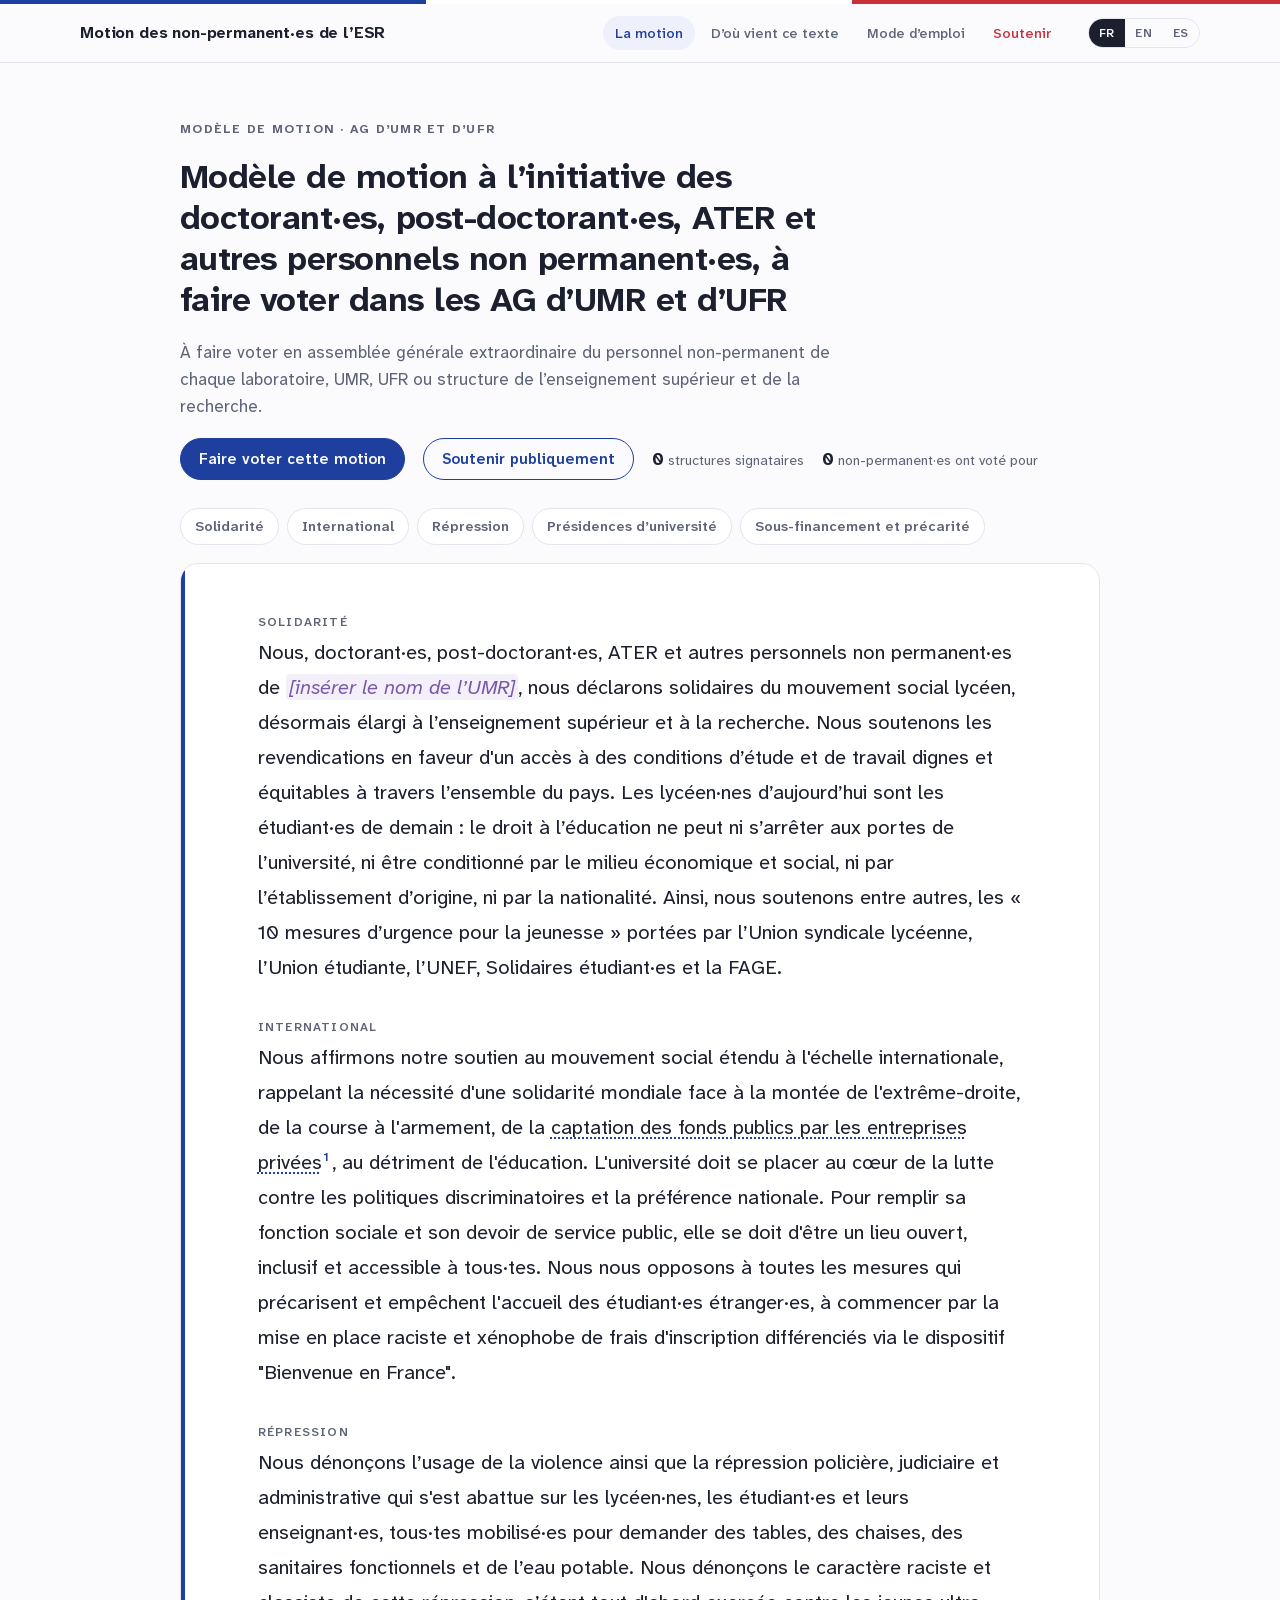
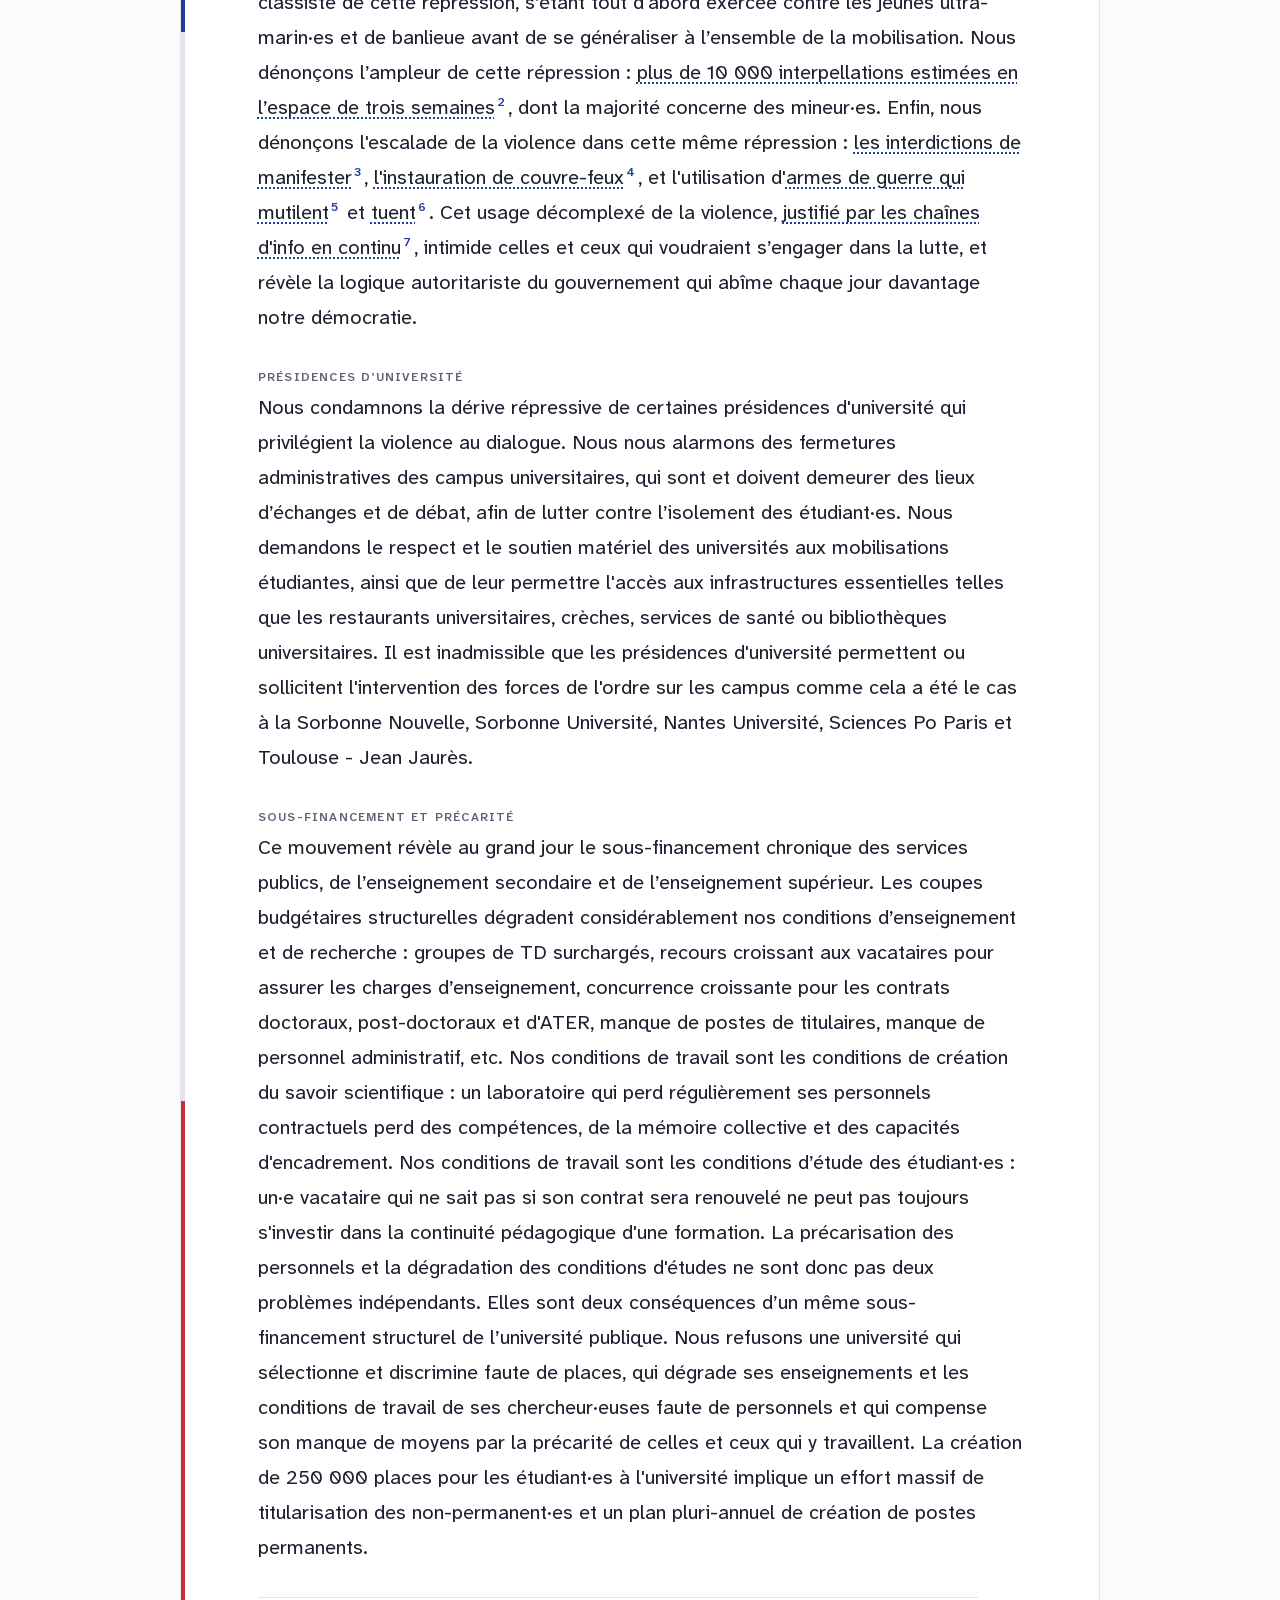
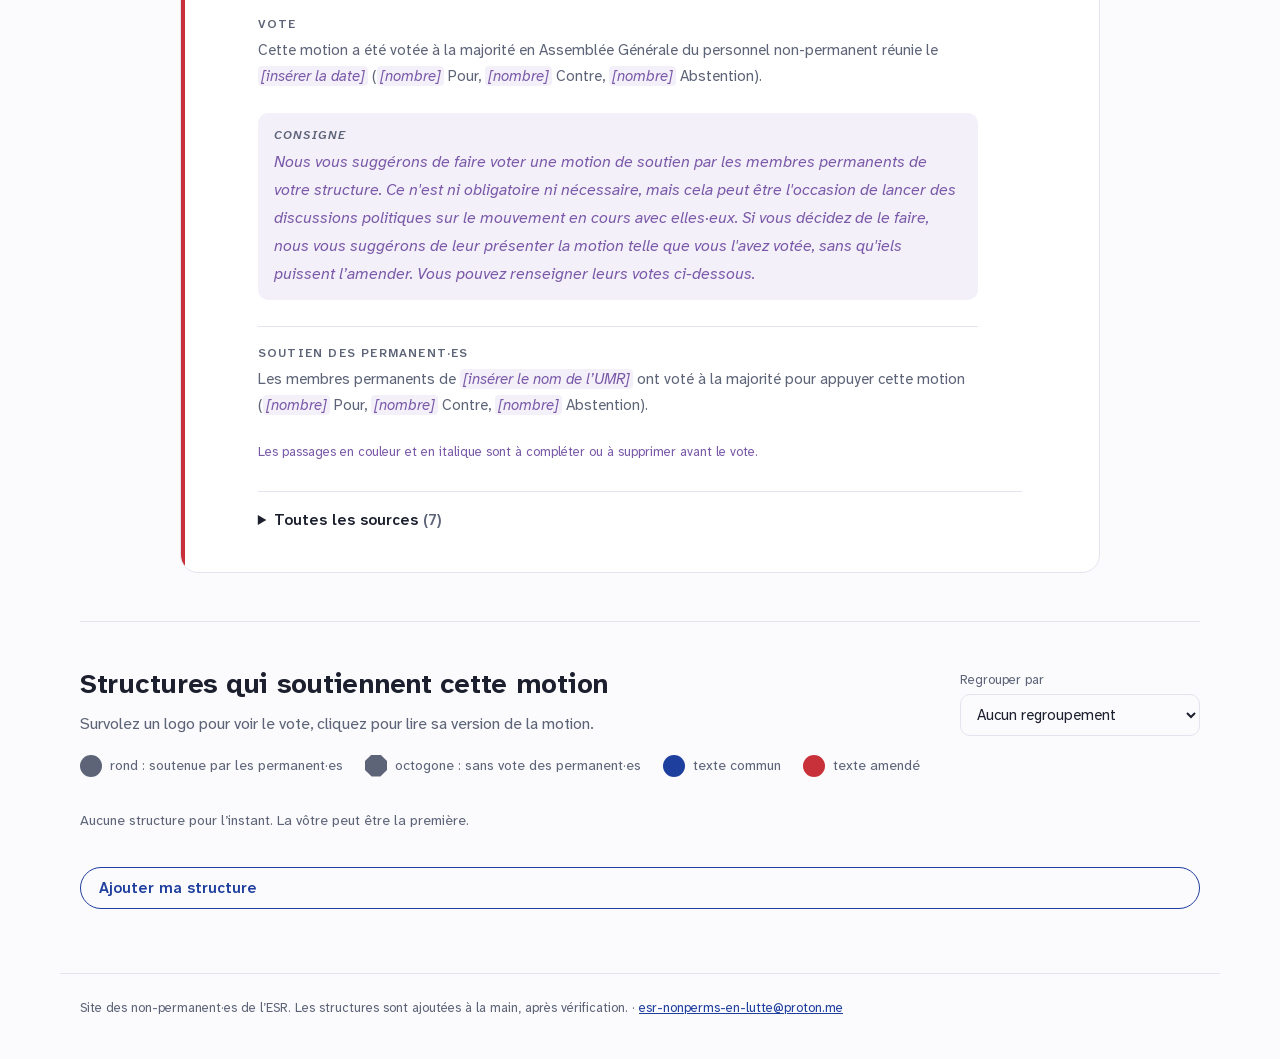
==== index.html @ bae0c090 "better display of motion" ====
<!doctype html>
<html lang="fr">
<head>
<meta charset="utf-8">
<meta name="viewport" content="width=device-width, initial-scale=1, viewport-fit=cover">
<title>Motion des non-permanent·es</title>
<meta name="description" content="Modèle de motion à l’initiative des doctorant·es, post-doctorant·es, ATER et autres personnels non permanent·es, à faire voter dans les AG d’UMR et d’UFR.">
<meta http-equiv="Content-Security-Policy" content="default-src 'self'; script-src 'self'; style-src 'self' 'unsafe-inline'; img-src 'self' data: blob:; font-src 'self'; connect-src 'self' https://api.github.com https://raw.githubusercontent.com; object-src 'none'; base-uri 'self'; form-action 'self'; frame-src 'none'; worker-src 'none'">
<meta name="referrer" content="no-referrer">
<link rel="icon" href="assets/favicon.svg" type="image/svg+xml">
<link rel="preload" href="assets/fonts/atkinson-latin.woff2" as="font" type="font/woff2" crossorigin>
<link rel="stylesheet" href="assets/style.css?v=12">
</head>
<body>
<div class="tricolore" aria-hidden="true"></div>
<header class="topbar">
  <div class="wrap topbar-in">
    <a class="brand" href="#motion" data-i18n="brand">Motion des non-permanent·es de l’ESR</a>
    <nav class="tabs" aria-label="Sections">
      <a href="#motion" data-tab="motion" data-i18n="tab.motion">La motion</a>
      <a href="#origine" data-tab="origine" data-i18n="tab.origin">D’où vient ce texte</a>
      <a href="#mode-emploi" data-tab="mode-emploi" data-i18n="tab.howto">Mode d’emploi</a>
      <a href="#soutenir" data-tab="soutenir" class="tab-cta" data-i18n="tab.support">Soutenir</a>
    </nav>
    <div class="langs" role="group" aria-label="Langue">
      <button type="button" data-lang="fr">FR</button><button type="button" data-lang="en">EN</button><button type="button" data-lang="es">ES</button>
    </div>
  </div>
</header>

<main class="wrap">
  <p class="lang-note" id="langNote" hidden></p>

  <!-- ===================== LA MOTION ===================== -->
  <section class="view" id="view-motion" data-view="motion">
    <div class="hero">
      <div class="eyebrow" data-i18n="hero.eyebrow">Modèle de motion · AG d’UMR et d’UFR</div>
      <h1 id="motionTitle">Modèle de motion à l’initiative des doctorant·es, post-doctorant·es, ATER et autres personnels non permanent·es</h1>
      <p class="lede" data-i18n="hero.lede"></p>
      <div class="hero-actions">
        <a class="btn" href="#mode-emploi" data-i18n="hero.cta">Faire voter cette motion</a>
        <a class="btn ghost" href="#soutenir" data-i18n="hero.cta2">Soutenir publiquement</a>
        <span class="stat" data-stat><b id="statLabs">0</b> <span data-i18n="stat.structures"></span></span>
        <span class="stat" data-stat><b id="statVoters">0</b> <span data-i18n="stat.voters"></span></span>
      </div>
    </div>

    <nav class="toc" id="toc" aria-label="Paragraphes de la motion"></nav>

    <article class="paper" id="paper">
      <div class="viewing" id="viewing" hidden></div>
      <div id="motionBody" class="motion-text"></div>
      <p class="ph-note" data-i18n="motion.placeholderNote"></p>
      <details class="sources">
        <summary><span data-i18n="motion.allSources">Toutes les sources</span> <span class="muted" id="sourceCount"></span></summary>
        <ol id="sourceList"></ol>
      </details>
    </article>

    <section class="labs" aria-labelledby="labsTitle">
      <div class="labs-head">
        <div>
          <h2 id="labsTitle" data-i18n="labs.title">Structures qui soutiennent cette motion</h2>
          <p class="muted" data-i18n="labs.hint"></p>
        </div>
        <label class="group-by" for="groupBy"><span data-i18n="labs.groupBy">Regrouper par</span>
          <select id="groupBy">
            <option value="none" data-i18n="labs.group.none"></option>
            <option value="institution" data-i18n="labs.group.institution"></option>
            <option value="topic" data-i18n="labs.group.topic"></option>
            <option value="country" data-i18n="labs.group.country"></option>
            <option value="city" data-i18n="labs.group.city"></option>
            <option value="department" data-i18n="labs.group.department"></option>
          </select>
        </label>
      </div>
      <div class="legend">
        <span><i class="shape round"></i><span data-i18n="labs.legend.perm"></span></span>
        <span><i class="shape octo"></i><span data-i18n="labs.legend.noperm"></span></span>
        <span><i class="shape round edge-same"></i><span data-i18n="labs.legend.same"></span></span>
        <span><i class="shape round edge-edited"></i><span data-i18n="labs.legend.edited"></span></span>
      </div>
      <div id="labWall" class="lab-wall" aria-live="polite"></div>
    </section>
  </section>

  <!-- ===================== ORIGINE ===================== -->
  <section class="view prose-view" id="view-origine" data-view="origine" hidden>
    <div class="eyebrow">Sorbonne Université · Paris-Saclay</div>
    <h1 data-i18n="origin.title">D’où vient ce texte</h1>
    <div id="originText" class="prose"></div>
  </section>

  <!-- ===================== MODE D'EMPLOI ===================== -->
  <section class="view prose-view" id="view-mode-emploi" data-view="mode-emploi" hidden>
    <h1 data-i18n="howto.title">Mode d’emploi</h1>
    <h2 class="small-h" data-i18n="howto.short">En bref</h2>
    <ol class="steps">
      <li class="step">
        <h3 data-i18n="step1.title"></h3>
        <p data-i18n="step1.body"></p>
        <div class="mail-fields">
          <label for="mName"><span data-i18n="step1.name"></span><input id="mName" autocomplete="given-name" placeholder="Camille"></label>
          <label for="mTeam"><span data-i18n="step1.team"></span><input id="mTeam" placeholder="l’équipe"></label>
          <label for="mDeadline"><span data-i18n="step1.deadline"></span><input id="mDeadline" type="date"></label>
        </div>
        <div class="mail-preview">
          <div class="mail-subject" id="mailSubject"></div>
          <pre id="mailBody"></pre>
        </div>
        <div class="row">
          <button class="btn" type="button" id="mailMake" data-i18n="step1.make"></button>
          <button class="btn ghost" type="button" id="mailShare" data-i18n="step1.share" hidden></button>
          <button class="btn ghost" type="button" id="mailCopy" data-i18n="step1.copy"></button>
          <span class="toast" id="mailToast" role="status"></span>
        </div>
        <p class="muted small" data-i18n="step1.attach"></p>
        <div class="files">
          <span class="small-h" data-i18n="step1.files"></span>
          <a class="file" href="downloads/motion-fr.pdf" download><b>PDF</b><span>motion-fr.pdf</span></a>
          <a class="file" href="downloads/motion-fr.docx" download><b>Word</b><span>motion-fr.docx</span></a>
          <a class="file" href="downloads/motion-fr.txt" download><b>Texte</b><span>motion-fr.txt</span></a>
        </div>
      </li>
      <li class="step">
        <h3 data-i18n="step2.title"></h3>
        <p data-i18n="step2.body"></p>
      </li>
      <li class="step">
        <h3 data-i18n="step3.title"></h3>
        <p data-i18n="step3.body"></p>
        <div class="row"><a class="btn" href="#soutenir" data-i18n="step3.go"></a></div>
      </li>
    </ol>
    <h2 class="small-h" data-i18n="howto.long">La version complète</h2>
    <div id="howtoText" class="prose"></div>
  </section>

  <!-- ===================== SOUTENIR ===================== -->
  <section class="view" id="view-soutenir" data-view="soutenir" hidden>
    <div class="form-head">
      <h1 data-i18n="support.title">Soutenir publiquement la motion</h1>
      <p class="lede" data-i18n="support.lede"></p>
    </div>

    <form id="labForm" novalidate>
      <fieldset class="block">
        <legend><span class="num">1</span><span data-i18n="s.edit">La motion votée</span></legend>
        <p class="muted" data-i18n="s.edit.body"></p>
        <div class="seg" role="radiogroup" aria-label="Mode">
          <button type="button" class="seg-btn" data-mode="same" data-i18n="s.edit.voted"></button>
          <button type="button" class="seg-btn" data-mode="edit" data-i18n="s.edit.edit"></button>
          <button type="button" class="seg-btn" data-mode="paste" data-i18n="s.edit.paste"></button>
        </div>
        <div id="pastePanel" class="paste" hidden>
          <h3 data-i18n="paste.title"></h3>
          <p class="muted small" data-i18n="paste.body"></p>
          <textarea id="pasteBox" rows="10" maxlength="60000"></textarea>
          <p class="err" id="pasteErr" role="alert"></p>
          <div class="row">
            <button type="button" class="btn" id="pasteCompare" data-i18n="paste.compare"></button>
            <button type="button" class="btn ghost" id="pasteCancel" data-i18n="paste.cancel"></button>
          </div>
          <div id="pasteResult" hidden></div>
        </div>
        <div class="editor-meta"><span id="editCount"></span></div>
        <div id="editor" class="editor motion-text"></div>
      </fieldset>

      <fieldset class="block">
        <legend><span class="num">2</span><span data-i18n="s.structure">Votre structure</span></legend>
        <div class="grid2">
          <label for="fName"><span><span data-i18n="f.name"></span> <em class="req" data-i18n="f.required"></em></span><input id="fName" maxlength="160" required></label>
          <label for="fAcronym"><span data-i18n="f.acronym"></span><input id="fAcronym" maxlength="30"></label>
          <label for="fInstitution"><span><span data-i18n="f.institution"></span> <em class="req" data-i18n="f.required"></em></span><input id="fInstitution" maxlength="160" required></label>
          <label for="fDepartment"><span data-i18n="f.department"></span><input id="fDepartment" maxlength="160"></label>
          <label for="fCity"><span><span data-i18n="f.city"></span> <em class="req" data-i18n="f.required"></em></span><input id="fCity" maxlength="80" required></label>
          <label for="fCountry"><span><span data-i18n="f.country"></span> <em class="req" data-i18n="f.required"></em></span><input id="fCountry" maxlength="80" value="France" required></label>
          <label for="fTopic"><span><span data-i18n="f.topic"></span> <em class="req" data-i18n="f.required"></em></span><select id="fTopic" required></select></label>
          <div class="logo-field">
            <span class="lbl" data-i18n="f.logo"></span>
            <div class="logo-row">
              <span class="logo-prev" id="logoPrev"></span>
              <div>
                <label class="btn ghost file-btn" for="fLogo"><span data-i18n="f.logo.button"></span><input id="fLogo" type="file" accept="image/jpeg,image/png"></label>
                <button type="button" class="linkish" id="logoRemove" hidden data-i18n="f.logo.remove"></button>
                <p class="muted small" data-i18n="f.logo.hint"></p>
                <p class="err" id="logoErr" role="alert"></p>
              </div>
            </div>
          </div>
        </div>
      </fieldset>

      <fieldset class="block">
        <legend><span class="num">3</span><span data-i18n="s.vote">Le vote des non-permanent·es</span></legend>
        <div class="grid4">
          <label for="fDate"><span><span data-i18n="f.date"></span> <em class="req" data-i18n="f.required"></em></span><input id="fDate" type="date" required></label>
          <label for="fPour"><span data-i18n="f.for"></span><input id="fPour" type="number" min="0" inputmode="numeric"></label>
          <label for="fContre"><span data-i18n="f.against"></span><input id="fContre" type="number" min="0" inputmode="numeric"></label>
          <label for="fAbst"><span data-i18n="f.abst"></span><input id="fAbst" type="number" min="0" inputmode="numeric"></label>
        </div>
        <div class="votebar" id="voteBar"><i class="v-pour"></i><i class="v-abs"></i><i class="v-contre"></i></div>
        <div class="vote-legend" id="voteLegend"></div>
      </fieldset>

      <fieldset class="block">
        <legend><span class="num">4</span><span data-i18n="s.perm">Le soutien des permanent·es</span></legend>
        <label class="check" for="fPerm"><input id="fPerm" type="checkbox"><span data-i18n="f.perm"></span></label>
        <div id="permFields" hidden>
          <div class="grid4">
            <label for="fPermPour"><span data-i18n="f.for"></span><input id="fPermPour" type="number" min="0" inputmode="numeric"></label>
            <label for="fPermContre"><span data-i18n="f.against"></span><input id="fPermContre" type="number" min="0" inputmode="numeric"></label>
            <label for="fPermAbst"><span data-i18n="f.abst"></span><input id="fPermAbst" type="number" min="0" inputmode="numeric"></label>
          </div>
          <div class="votebar" id="permBar"><i class="v-pour"></i><i class="v-abs"></i><i class="v-contre"></i></div>
          <div class="vote-legend" id="permLegend"></div>
        </div>
      </fieldset>

      <fieldset class="block">
        <legend><span class="num">5</span><span data-i18n="s.contact">Pour vous recontacter</span></legend>
        <label for="fContact" class="narrow"><span data-i18n="f.contact"></span><input id="fContact" type="email" maxlength="160" autocomplete="email"></label>
        <p class="muted small" data-i18n="f.contact.hint"></p>
      </fieldset>

      <div class="row"><button class="btn big" type="submit" data-i18n="submit.review">Vérifier avant l’envoi</button></div>
    </form>

    <div id="review" class="review" hidden tabindex="-1"></div>
    <div id="sent" class="sent" hidden tabindex="-1"></div>
  </section>
</main>

<footer class="wrap foot"><span data-i18n="footer"></span> · <a href="mailto:" id="footMail"></a></footer>

<div class="tip" id="tip" hidden></div>

<script src="assets/config.js?v=12"></script>
<script src="assets/i18n.js?v=12"></script>
<script src="assets/core.js?v=12"></script>
<script src="assets/app.js?v=12"></script>
</body>
</html>
---- assets/style.css ----
/* Mise en page : une colonne de lecture aérée, la motion posée comme une feuille,
   les structures signataires dans une colonne collante ; le tricolore reste un fil discret. */
/* Police hébergée avec le site (aucune requête vers Google) — licence SIL OFL, voir assets/fonts/.
   Atkinson Hyperlegible Next : dessinée par le Braille Institute pour être lisible par toutes et tous,
   y compris les personnes malvoyantes. */
@font-face { font-family: "Atkinson Hyperlegible Next"; font-style: normal; font-weight: 200 800; font-display: swap; src: url("fonts/atkinson-latin.woff2") format("woff2"); unicode-range: U+0000-00FF, U+0131, U+0152-0153, U+02BB-02BC, U+02C6, U+02DA, U+02DC, U+0304, U+0308, U+0329, U+2000-206F, U+20AC, U+2122, U+2191, U+2193, U+2212, U+2215, U+FEFF, U+FFFD; }
@font-face { font-family: "Atkinson Hyperlegible Next"; font-style: normal; font-weight: 200 800; font-display: swap; src: url("fonts/atkinson-latin-ext.woff2") format("woff2"); unicode-range: U+0100-02BA, U+02BD-02C5, U+02C7-02CC, U+02CE-02D7, U+02DD-02FF, U+0304, U+0308, U+0329, U+1D00-1DBF, U+1E00-1E9F, U+1EF2-1EFF, U+2020, U+20A0-20AB, U+20AD-20C0, U+2113, U+2C60-2C7F, U+A720-A7FF; }
@font-face { font-family: "Atkinson Hyperlegible Next"; font-style: italic; font-weight: 200 800; font-display: swap; src: url("fonts/atkinson-italic-latin.woff2") format("woff2"); unicode-range: U+0000-00FF, U+0131, U+0152-0153, U+02BB-02BC, U+02C6, U+02DA, U+02DC, U+0304, U+0308, U+0329, U+2000-206F, U+20AC, U+2122, U+2191, U+2193, U+2212, U+2215, U+FEFF, U+FFFD; }
@font-face { font-family: "Atkinson Hyperlegible Next"; font-style: italic; font-weight: 200 800; font-display: swap; src: url("fonts/atkinson-italic-latin-ext.woff2") format("woff2"); unicode-range: U+0100-02BA, U+02BD-02C5, U+02C7-02CC, U+02CE-02D7, U+02DD-02FF, U+0304, U+0308, U+0329, U+1D00-1DBF, U+1E00-1E9F, U+1EF2-1EFF, U+2020, U+20A0-20AB, U+20AD-20C0, U+2113, U+2C60-2C7F, U+A720-A7FF; }
:root {
  --bg: #fbfbfd;
  --surface: #ffffff;
  --fg: #1b1f2e;
  --muted: #5d6478;
  --line: #e3e5ee;
  --bleu: #1f3f9e;
  --bleu-soft: #eef1fb;
  --rouge: #c8303a;
  --rouge-soft: #fcf0f1;
  --italic: #7a5aa8;
  --italic-soft: #f4f0fa;
  --ok: #2f7a4b;
  --tip-bg: #1b1f2e;
  --tip-fg: #f5f6fa;
  --font-display: "Atkinson Hyperlegible Next", system-ui, -apple-system, "Segoe UI", sans-serif;
  --font-text: "Atkinson Hyperlegible Next", system-ui, -apple-system, "Segoe UI", sans-serif;
  --font-ui: "Atkinson Hyperlegible Next", system-ui, -apple-system, BlinkMacSystemFont, "Segoe UI", Roboto, sans-serif;
  color-scheme: light;
}
@media (prefers-color-scheme: dark) {
  :root:not([data-theme="light"]) {
    --bg: #12141c; --surface: #1a1d28; --fg: #eceef5; --muted: #9aa1b5; --line: #2b2f3e;
    --bleu: #8fa8ff; --bleu-soft: #1c2440; --rouge: #ff7b83; --rouge-soft: #35191d;
    --italic: #c3a8f0; --italic-soft: #262037; --ok: #7fd3a0; --tip-bg: #eceef5; --tip-fg: #12141c;
    color-scheme: dark;
  }
}
:root[data-theme="dark"] {
  --bg: #12141c; --surface: #1a1d28; --fg: #eceef5; --muted: #9aa1b5; --line: #2b2f3e;
  --bleu: #8fa8ff; --bleu-soft: #1c2440; --rouge: #ff7b83; --rouge-soft: #35191d;
  --italic: #c3a8f0; --italic-soft: #262037; --ok: #7fd3a0; --tip-bg: #eceef5; --tip-fg: #12141c;
  color-scheme: dark;
}
* { box-sizing: border-box; }
html { scroll-padding-top: 80px; }
body { margin: 0; background: var(--bg); color: var(--fg); font-family: var(--font-ui); font-size: 16px; line-height: 1.6; }
[hidden] { display: none !important; }
a { color: var(--bleu); }
img { max-width: 100%; }

.tricolore { height: 4px; background: linear-gradient(90deg, var(--bleu) 0 33.3%, var(--surface) 33.3% 66.6%, var(--rouge) 66.6%); }
.wrap { max-width: 1160px; margin: 0 auto; padding-left: max(20px, env(safe-area-inset-left, 0px)); padding-right: max(20px, env(safe-area-inset-right, 0px)); }

/* ---------- barre du haut ---------- */
.topbar { position: sticky; top: 0; z-index: 20; background: color-mix(in srgb, var(--bg) 88%, transparent); backdrop-filter: blur(8px); border-bottom: 1px solid var(--line); }
.topbar-in { display: flex; align-items: center; gap: 12px 24px; flex-wrap: wrap; padding-block: 12px; }
.brand { font-family: var(--font-display); font-weight: 700; letter-spacing: -0.01em; color: var(--fg); text-decoration: none; font-size: 16px; margin-right: auto; }
.tabs { display: flex; flex-wrap: wrap; gap: 4px; }
.tabs a { text-decoration: none; color: var(--muted); font-size: 14px; font-weight: 500; padding: 6px 12px; border-radius: 999px; }
.tabs a:hover { color: var(--fg); background: var(--bleu-soft); }
.tabs a[aria-current="page"] { color: var(--bleu); background: var(--bleu-soft); }
.tabs a.tab-cta { color: var(--rouge); }
.tabs a.tab-cta[aria-current="page"] { background: var(--rouge-soft); }
.langs { display: inline-flex; border: 1px solid var(--line); border-radius: 999px; overflow: hidden; }
.langs button { border: 0; background: transparent; color: var(--muted); font: 600 12px var(--font-ui); letter-spacing: .06em; padding: 6px 10px; cursor: pointer; }
.langs button[aria-pressed="true"] { background: var(--fg); color: var(--bg); }
@media (max-width: 720px) { .brand { width: 100%; } .topbar { position: static; } }

.lang-note { margin: 20px 0 0; padding: 10px 14px; border-radius: 10px; background: var(--italic-soft); color: var(--italic); font-size: 14px; }

/* ---------- typographie ---------- */
.eyebrow, .small-h { font-size: 12.5px; letter-spacing: .1em; text-transform: uppercase; color: var(--muted); font-weight: 700; font-family: var(--font-display); margin: 0; }
h1 { font-family: var(--font-display); font-weight: 700; letter-spacing: -0.015em; font-size: clamp(28px, 3.8vw, 42px); line-height: 1.1; margin: 0; text-wrap: balance; max-width: 26ch; }
h3 { font-family: var(--font-display); font-weight: 700; letter-spacing: -0.01em; font-size: 19px; line-height: 1.25; margin: 0; }
.lede { max-width: 62ch; color: var(--muted); margin: 0; font-size: 17px; }
.muted { color: var(--muted); }
.small { font-size: 14px; }

.btn { display: inline-flex; align-items: center; gap: 8px; border: 1px solid var(--bleu); background: var(--bleu); color: var(--bg); padding: 10px 18px; border-radius: 999px; font: 600 15px var(--font-ui); text-decoration: none; cursor: pointer; }
.btn:hover { filter: brightness(1.08); }
.btn.ghost { background: transparent; color: var(--bleu); }
.btn.red { background: var(--rouge); border-color: var(--rouge); }
.btn.big { padding: 13px 24px; font-size: 16px; }
.btn[disabled] { opacity: .5; cursor: not-allowed; }
.linkish { background: none; border: 0; padding: 0; color: var(--bleu); font: 500 14px var(--font-ui); cursor: pointer; text-decoration: underline; text-underline-offset: 3px; }
.linkish.red { color: var(--rouge); }
:focus-visible { outline: 2px solid var(--rouge); outline-offset: 2px; }
.row { display: flex; flex-wrap: wrap; gap: 10px; align-items: center; }
.toast { font-size: 13px; color: var(--ok); }
.err { color: var(--rouge); font-size: 14px; margin: 0; min-height: 0; }
.err:empty { display: none; }

/* ---------- héros ---------- */
.hero { padding-block: 56px 28px; display: grid; gap: 18px; max-width: 920px; margin-inline: auto; }
.hero h1 { max-width: 34ch; font-size: clamp(24px, 3vw, 34px); line-height: 1.2; font-weight: 700; }
.hero-actions { display: flex; flex-wrap: wrap; gap: 12px 18px; align-items: center; }
.stat { font-size: 14px; color: var(--muted); }
.stat b { color: var(--fg); font-variant-numeric: tabular-nums; font-size: 18px; font-family: var(--font-display); font-weight: 700; letter-spacing: -0.01em; }

/* ---------- motion + structures ---------- */
.paper { max-width: 920px; margin: 0 auto 48px; position: relative; background: var(--surface); border: 1px solid var(--line); border-radius: 18px; padding: 48px clamp(20px, 6vw, 80px) 40px; overflow: hidden; }
.paper::before { content: ""; position: absolute; left: 0; top: 0; bottom: 0; width: 4px; background: linear-gradient(180deg, var(--bleu) 0 33.3%, var(--line) 33.3% 66.6%, var(--rouge) 66.6%); }
.motion-text { font-family: var(--font-text); font-size: clamp(17px, 1.6vw, 20px); line-height: 1.75; }
.para { position: relative; margin: 0 0 1.6em; max-width: 72ch; text-align: left; scroll-margin-top: 90px; }
.para-label { display: block; font-family: var(--font-display); font-size: 12px; letter-spacing: .1em; text-transform: uppercase; color: var(--muted); font-weight: 600; margin-bottom: 2px; }
.para.vote, .para.permvote { font-family: var(--font-ui); font-size: 15px; color: var(--muted); border-top: 1px solid var(--line); padding-top: 16px; }
.para.instruction { font-style: italic; color: var(--italic); background: var(--italic-soft); padding: 12px 16px; border-radius: 10px; font-size: 16px; }
.para.deleted .para-body { text-decoration: line-through; text-decoration-color: var(--rouge); color: var(--rouge); opacity: .8; }
.para.added .para-body { color: var(--rouge); text-decoration: underline; text-decoration-color: color-mix(in srgb, var(--rouge) 50%, transparent); text-underline-offset: 3px; }
.ph { font-style: italic; color: var(--italic); background: var(--italic-soft); border-radius: 4px; padding: 0 3px; }
.ph.filled { font-style: normal; color: inherit; background: none; padding: 0; font-weight: 600; }
del.rev { color: var(--rouge); text-decoration: line-through; text-decoration-thickness: 1.5px; background: var(--rouge-soft); }
ins.rev { color: var(--rouge); text-decoration: underline; text-decoration-thickness: 1.5px; text-underline-offset: 3px; background: var(--rouge-soft); }
.fn { font: 600 11px var(--font-ui); vertical-align: super; line-height: 0; border: 0; background: var(--bleu-soft); color: var(--bleu); border-radius: 999px; padding: 2px 5px; margin: 0 1px 0 0; cursor: pointer; }
.fn:hover, .fn.on { background: var(--bleu); color: var(--bg); }
.ph-note { font-size: 13px; color: var(--italic); margin: 8px 0 0; }
.sources { border-top: 1px solid var(--line); margin-top: 28px; padding-top: 16px; }
.sources summary { cursor: pointer; font-weight: 600; font-size: 15px; }
.sources ol { margin: 14px 0 0; padding-left: 22px; display: grid; gap: 8px; font-size: 15px; }
.sources li { padding-left: 4px; }
.sources li a { text-decoration: none; color: var(--fg); }
.sources li a:hover { color: var(--bleu); text-decoration: underline; }
.sources .src-meta { color: var(--muted); font-size: 13px; }
.sources li.flash { background: var(--bleu-soft); border-radius: 6px; }

.viewing { display: flex; flex-wrap: wrap; align-items: center; gap: 10px 16px; margin: -12px 0 24px; padding: 12px 14px; border-radius: 12px; background: var(--bleu-soft); font-size: 14px; }
.viewing.edited { background: var(--rouge-soft); }
.viewing .vlogo { width: 36px; height: 36px; border-radius: 8px; overflow: hidden; flex: none; }
.viewing .vlogo img, .viewing .vlogo svg { width: 100%; height: 100%; object-fit: cover; display: block; }
.viewing b { font-weight: 600; }

.group-by { display: grid; gap: 4px; font-size: 13px; color: var(--muted); }
select, input, textarea { font: 400 15px var(--font-ui); color: var(--fg); background: var(--bg); border: 1px solid var(--line); border-radius: 10px; padding: 9px 12px; width: 100%; }
textarea { resize: vertical; line-height: 1.55; }
.legend { display: flex; flex-wrap: wrap; gap: 6px 16px; color: var(--muted); }
.legend span { display: inline-flex; align-items: center; gap: 6px; }
.lab-wall { display: grid; gap: 14px; }
.lab-group { display: grid; gap: 8px; }
.lab-group h4 { margin: 0; font: 600 12px var(--font-ui); color: var(--fg); display: flex; justify-content: space-between; gap: 8px; }
.lab-group h4 span { color: var(--muted); font-weight: 500; font-variant-numeric: tabular-nums; }
.empty { font-size: 14px; color: var(--muted); }

/* ---------- vues texte ---------- */
.prose-view { padding-block: 56px 64px; display: grid; gap: 22px; max-width: 760px; }
.prose { display: grid; gap: 1em; font-family: var(--font-text); font-size: 19px; line-height: 1.7; }
.prose p { margin: 0; max-width: 65ch; }
.prose .addr { font-family: var(--font-ui); font-size: .85em; font-weight: 600; color: var(--bleu); }
.steps { list-style: none; counter-reset: s; margin: 0; padding: 0; display: grid; gap: 18px; }
.step { counter-increment: s; position: relative; border: 1px solid var(--line); background: var(--surface); border-radius: 16px; padding: 24px 24px 24px 72px; display: grid; gap: 12px; }
.step::before { content: counter(s); position: absolute; left: 22px; top: 20px; width: 34px; height: 34px; border-radius: 50%; display: grid; place-items: center; font: 700 15px var(--font-display); background: var(--bleu-soft); color: var(--bleu); }
.step:last-child::before { background: var(--rouge-soft); color: var(--rouge); }
@media (max-width: 560px) { .step { padding: 64px 18px 20px; } .step::before { left: 18px; top: 18px; } }
.step p { margin: 0; color: var(--muted); max-width: 62ch; }
.mail-fields { display: grid; grid-template-columns: repeat(3, minmax(0, 1fr)); gap: 12px; }
@media (max-width: 640px) { .mail-fields { grid-template-columns: 1fr; } }
.mail-fields label, form label { display: grid; gap: 5px; font-size: 13px; font-weight: 600; color: var(--fg); }
.mail-preview { border: 1px solid var(--line); border-radius: 12px; background: var(--bg); overflow: hidden; }
.mail-subject { padding: 10px 14px; border-bottom: 1px solid var(--line); font-size: 14px; font-weight: 600; }
.mail-preview pre { margin: 0; padding: 14px; white-space: pre-wrap; word-break: break-word; font: 14px/1.6 var(--font-ui); max-height: 300px; overflow: auto; }
.files { display: flex; flex-wrap: wrap; gap: 10px; align-items: center; }
.files .small-h { width: 100%; }
.file { display: inline-flex; flex-direction: column; text-decoration: none; border: 1px solid var(--line); border-radius: 12px; padding: 10px 14px; min-width: 120px; color: var(--fg); }
.file b { font-family: var(--font-display); font-weight: 700; letter-spacing: -0.01em; font-size: 17px; color: var(--bleu); }
.file span { font-size: 12px; color: var(--muted); }
.file:hover { border-color: var(--bleu); }

/* ---------- formulaire ---------- */
.form-head { padding-block: 56px 28px; display: grid; gap: 14px; }
form#labForm { display: grid; gap: 22px; padding-bottom: 32px; }
.block { border: 1px solid var(--line); border-radius: 18px; background: var(--surface); padding: 24px clamp(18px, 4vw, 36px) 28px; margin: 0; display: grid; gap: 16px; min-width: 0; }
.block legend { float: left; width: 100%; padding: 0; margin-bottom: 4px; display: flex; align-items: center; gap: 12px; font-family: var(--font-display); font-weight: 700; letter-spacing: -0.01em; font-size: 20px; }
.block legend + * { clear: both; }
.num { width: 30px; height: 30px; border-radius: 50%; display: inline-grid; place-items: center; background: var(--bleu-soft); color: var(--bleu); font: 700 14px var(--font-display); flex: none; }
.block > p { margin: 0; max-width: 70ch; }
.grid2 { display: grid; grid-template-columns: repeat(2, minmax(0, 1fr)); gap: 14px 20px; }
.grid4 { display: grid; grid-template-columns: repeat(4, minmax(0, 1fr)); gap: 14px 20px; }
@media (max-width: 720px) { .grid2 { grid-template-columns: 1fr; } .grid4 { grid-template-columns: repeat(2, minmax(0, 1fr)); } }
.req { font-style: normal; font-weight: 400; color: var(--muted); font-size: 12px; }
.narrow { max-width: 420px; }
.check { display: flex !important; flex-direction: row; align-items: flex-start; gap: 10px; font-size: 15px !important; font-weight: 500 !important; cursor: pointer; }
.check input { width: 18px; height: 18px; margin-top: 3px; flex: none; accent-color: var(--bleu); }
.logo-field { display: grid; gap: 6px; }
.logo-field .lbl { font-size: 13px; font-weight: 600; }
.logo-row { display: flex; gap: 14px; align-items: flex-start; }
.logo-row p { margin: 6px 0 0; }
.logo-prev { width: 64px; height: 64px; border-radius: 12px; border: 2px solid var(--bleu); overflow: hidden; flex: none; background: var(--surface); }
.logo-prev img, .logo-prev svg { width: 100%; height: 100%; object-fit: contain; display: block; }
.file-btn { position: relative; padding: 7px 14px; font-size: 14px; }
.file-btn input { position: absolute; inset: 0; opacity: 0; cursor: pointer; width: 100%; }
.votebar { height: 10px; border-radius: 5px; overflow: hidden; display: flex; background: var(--line); }
.votebar i { display: block; height: 100%; transition: width .2s; }
.v-pour { background: var(--bleu); }
.v-abs { background: var(--muted); opacity: .45; }
.v-contre { background: var(--rouge); }
.vote-legend { font-size: 13px; color: var(--muted); font-variant-numeric: tabular-nums; display: flex; flex-wrap: wrap; gap: 4px 16px; }
.vote-legend b { color: var(--fg); }

.seg { display: flex; flex-wrap: wrap; gap: 8px; }
.seg-btn { border: 1px solid var(--line); background: var(--bg); color: var(--fg); border-radius: 999px; padding: 8px 16px; font: 500 14px var(--font-ui); cursor: pointer; }
.seg-btn[aria-pressed="true"] { border-color: var(--bleu); background: var(--bleu-soft); color: var(--bleu); font-weight: 600; }
.editor-meta { font-size: 13px; color: var(--muted); min-height: 1em; }
.editor-meta b { color: var(--rouge); }
.editor { border-top: 1px solid var(--line); padding-top: 18px; }
.editor .para { padding: 10px 12px; margin: 0 -12px 10px; border-radius: 10px; max-width: none; }
.editor .para.body:hover, .editor .para.added:hover { background: var(--bg); }
.editor .para.editing { background: var(--bg); box-shadow: inset 0 0 0 1px var(--line); }
.editor .para.instruction { margin-inline: 0; }
.para-tools { display: flex; flex-wrap: wrap; gap: 6px 16px; margin-top: 6px; font-family: var(--font-ui); }
.para-tools .count { font-size: 12px; color: var(--rouge); font-weight: 600; }
.para textarea { margin-top: 10px; font-family: var(--font-text); font-size: 16px; min-height: 120px; }
.auto-note { font-family: var(--font-ui); font-size: 12px; color: var(--muted); font-style: normal; display: block; margin-top: 4px; }
.para.excluded { opacity: .45; }
.paste { border: 1px dashed var(--line); border-radius: 14px; padding: 18px; display: grid; gap: 12px; }
.paste textarea { font-family: var(--font-text); font-size: 15px; }
.paste-result { display: grid; gap: 14px; border-top: 1px solid var(--line); padding-top: 16px; }
.paste-result h4 { margin: 0; font-family: var(--font-display); font-weight: 700; letter-spacing: -0.01em; font-size: 19px; }
.paste-item { font-family: var(--font-text); font-size: 16px; line-height: 1.65; border-left: 3px solid var(--rouge); padding-left: 14px; }
.detected { font-size: 14px; display: flex; flex-wrap: wrap; gap: 6px 18px; }
.detected b { font-weight: 600; }

.review, .sent { border: 1px solid var(--line); border-radius: 18px; background: var(--surface); padding: 28px clamp(18px, 4vw, 36px); display: grid; gap: 16px; margin-bottom: 48px; }
.review h2, .sent h2 { font-family: var(--font-display); font-weight: 700; letter-spacing: -0.01em; font-size: 26px; margin: 0; }
.checklist { list-style: none; margin: 0; padding: 0; display: grid; gap: 8px; }
.checklist li { display: flex; gap: 10px; align-items: baseline; flex-wrap: wrap; font-size: 15px; }
.checklist li::before { content: "!"; flex: none; width: 20px; height: 20px; border-radius: 50%; display: inline-grid; place-items: center; font: 700 12px var(--font-ui); background: var(--rouge-soft); color: var(--rouge); }
.checklist.warn li::before { background: var(--italic-soft); color: var(--italic); }
.summary-card { display: flex; gap: 16px; align-items: center; padding: 14px; border-radius: 12px; background: var(--bg); }
.summary-card .logo-prev { width: 56px; height: 56px; }
.summary-card .meta { font-size: 14px; color: var(--muted); }
.summary-card .meta b { color: var(--fg); font-size: 16px; display: block; }
.sent pre { margin: 0; white-space: pre-wrap; word-break: break-word; font: 13px/1.55 ui-monospace, "SF Mono", Menlo, monospace; background: var(--bg); border: 1px solid var(--line); border-radius: 10px; padding: 14px; max-height: 300px; overflow: auto; }
.sent .thanks { font-family: var(--font-text); font-size: 19px; margin: 0; }

.foot { border-top: 1px solid var(--line); padding-block: 24px 40px; font-size: 13px; color: var(--muted); }

/* ---------- info-bulle ---------- */
.tip { position: fixed; z-index: 50; pointer-events: none; background: var(--tip-bg); color: var(--tip-fg); border-radius: 12px; padding: 14px 16px; width: 300px; max-width: calc(100vw - 24px); font-size: 13px; line-height: 1.45; display: grid; gap: 6px; box-shadow: 0 10px 30px rgba(0, 0, 0, .2); }
.tip.interactive { pointer-events: auto; }
.tip b { font-size: 15px; font-weight: 600; }
.tip .t-pub { font-family: var(--font-display); font-size: 11.5px; letter-spacing: .12em; text-transform: uppercase; opacity: .7; font-weight: 600; }
.tip .t-title { font-family: var(--font-text); font-size: 15px; line-height: 1.35; }
.tip .t-sub { opacity: .75; }
.tip a { color: inherit; font-weight: 600; }
.tip .votebar { background: rgba(127, 127, 127, .3); height: 8px; }
.tip .t-nums { display: flex; justify-content: space-between; font-variant-numeric: tabular-nums; }
.tip .t-edit { font-weight: 600; display: inline-flex; align-items: center; gap: 6px; }
.tip .t-edit::before { content: ""; width: 9px; height: 9px; border-radius: 50%; background: #e0444e; }
@media (prefers-reduced-motion: reduce) { * { transition: none !important; scroll-behavior: auto !important; } }
.sent h3 { font-size: 19px; }
.send-steps { margin: 0; padding-left: 22px; display: grid; gap: 8px; font-size: 16px; }
.send-steps b, .addr { font-weight: 600; color: var(--bleu); user-select: all; word-break: break-all; }

/* ---------- sommaire, citations, mur des structures (sous la motion) ---------- */
.toc { max-width: 920px; margin: 0 auto 18px; display: flex; flex-wrap: wrap; gap: 8px; }
.toc a { text-decoration: none; font-size: 14px; font-weight: 600; color: var(--muted); border: 1px solid var(--line); background: var(--surface); padding: 6px 14px; border-radius: 999px; }
.toc a:hover { color: var(--bleu); border-color: var(--bleu); }
.cite { text-decoration: underline; text-decoration-style: dotted; text-decoration-color: var(--bleu); text-decoration-thickness: 2px; text-underline-offset: 4px; cursor: help; border-radius: 3px; }
.cite:hover, .cite.on { background: var(--bleu-soft); text-decoration-style: solid; }
.fn.mini { background: none; color: var(--bleu); padding: 0 2px; font-size: 12px; }
.viewing { position: sticky; top: 72px; z-index: 5; }
@media (max-width: 720px) { .viewing { top: 8px; } }
.labs { max-width: 1160px; margin: 0 auto 64px; display: grid; gap: 18px; border-top: 1px solid var(--line); padding-top: 40px; }
.labs-head { display: flex; flex-wrap: wrap; justify-content: space-between; align-items: end; gap: 16px 32px; }
.labs-head h2 { margin: 0 0 4px; font-family: var(--font-display); font-weight: 700; font-size: clamp(22px, 2.6vw, 28px); letter-spacing: -0.01em; }
.labs-head p { margin: 0; }
.labs .group-by { min-width: 240px; }
.legend { display: flex; flex-wrap: wrap; gap: 8px 22px; color: var(--muted); font-size: 14px; }
.legend > span { display: inline-flex; align-items: center; gap: 8px; }
.shape { width: 22px; height: 22px; display: inline-block; background: var(--muted); }
.shape.round { border-radius: 50%; }
.shape.octo { clip-path: polygon(30% 0, 70% 0, 100% 30%, 100% 70%, 70% 100%, 30% 100%, 0 70%, 0 30%); }
.shape.edge-same { background: var(--bleu); }
.shape.edge-edited { background: var(--rouge); }
.lab-wall { display: grid; gap: 22px; }
.lab-group { display: grid; gap: 10px; }
.logos { display: flex; flex-wrap: wrap; gap: 14px; }
.lab-item { display: grid; justify-items: center; gap: 6px; width: 84px; text-align: center; }
.lab-item .name { font-size: 12px; line-height: 1.25; color: var(--muted); font-weight: 600; overflow-wrap: anywhere; }
.lab-item .ex { font-size: 10px; text-transform: uppercase; letter-spacing: .08em; color: var(--italic); font-weight: 700; }
/* La forme dit si les permanent·es ont soutenu la motion (rond) ou non (octogone) ;
   la couleur du contour dit si le texte a été amendé (rouge) ou non (bleu). */
.lab { --edge: var(--bleu); width: 64px; height: 64px; padding: 3px; border: 0; background: var(--edge); cursor: pointer; flex: none; border-radius: 50%; }
.lab.edited { --edge: var(--rouge); }
.lab.octo { border-radius: 0; clip-path: polygon(30% 0, 70% 0, 100% 30%, 100% 70%, 70% 100%, 30% 100%, 0 70%, 0 30%); }
.lab .inner { display: block; width: 100%; height: 100%; background: var(--surface); border-radius: inherit; clip-path: inherit; overflow: hidden; }
.lab img, .lab svg { width: 100%; height: 100%; object-fit: cover; display: block; }
.lab.on { outline: 3px solid var(--fg); outline-offset: 3px; }
.lab-item.on .name { color: var(--fg); }
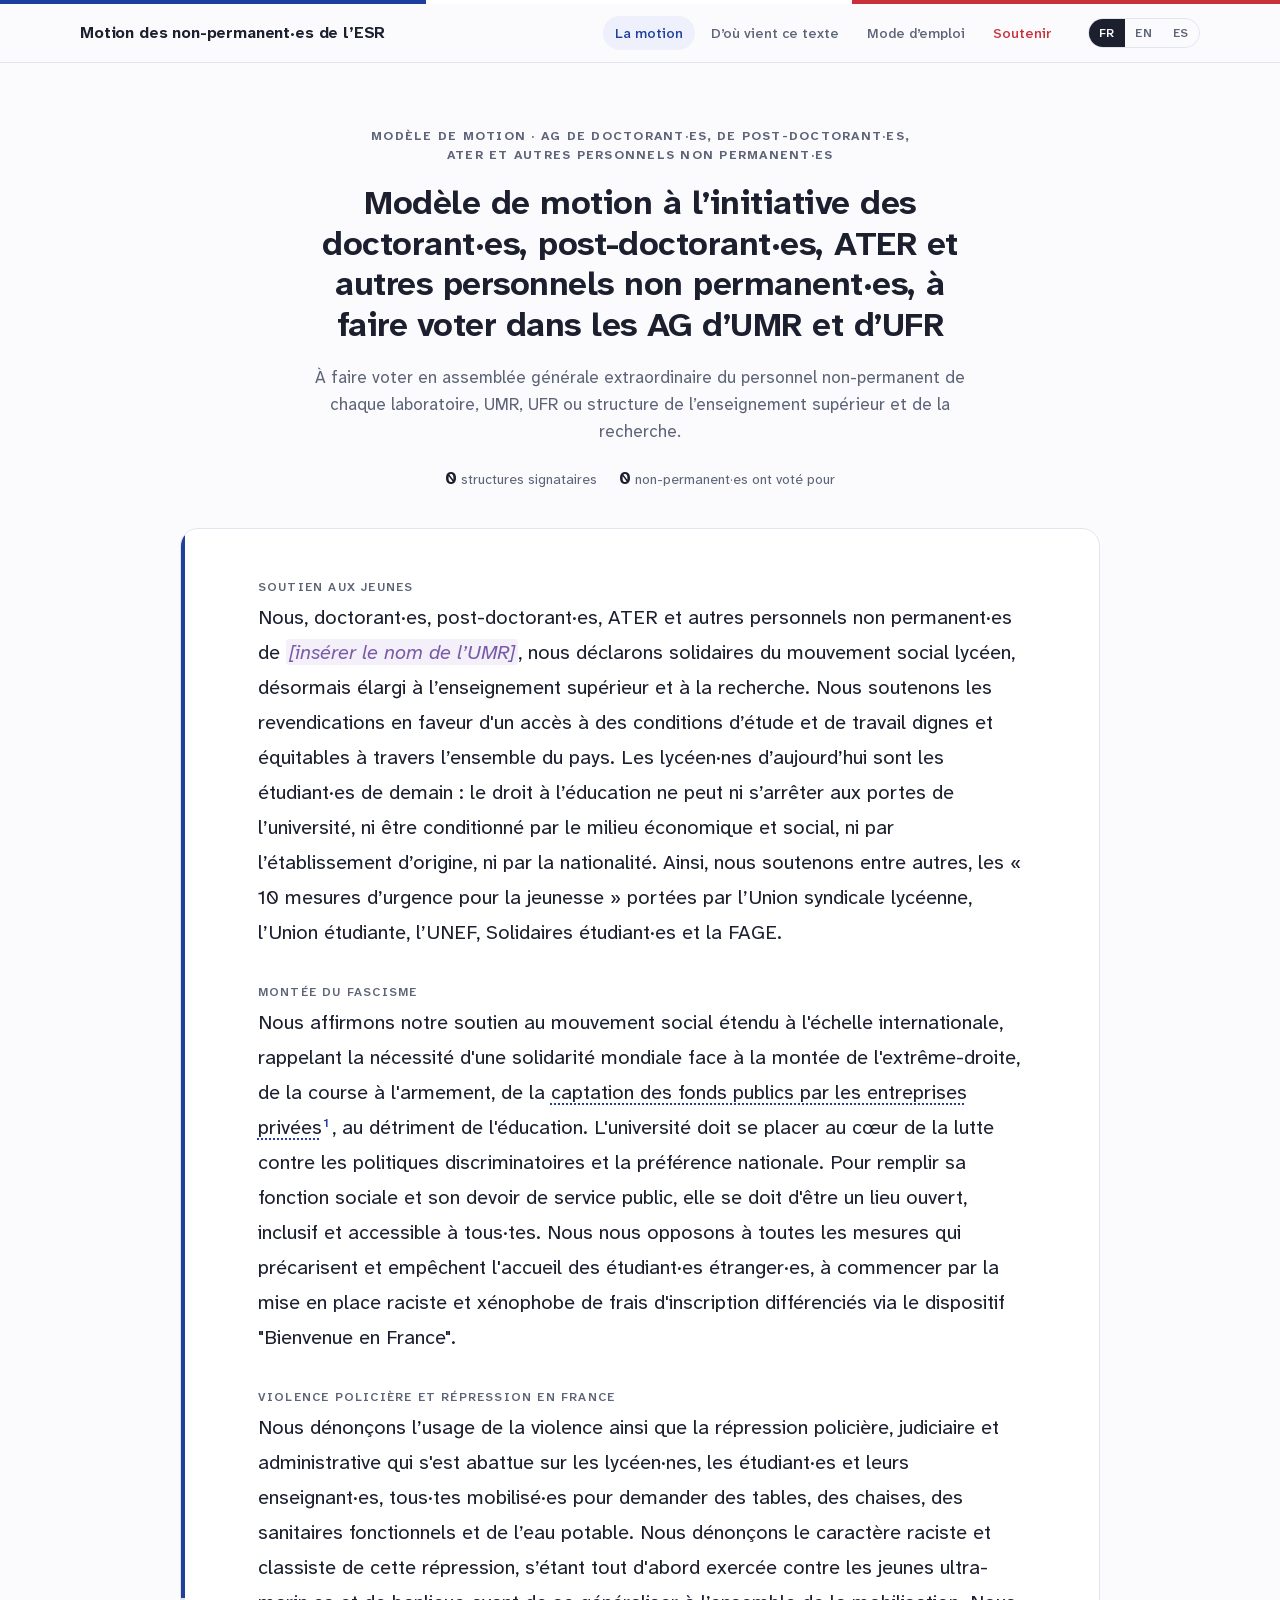
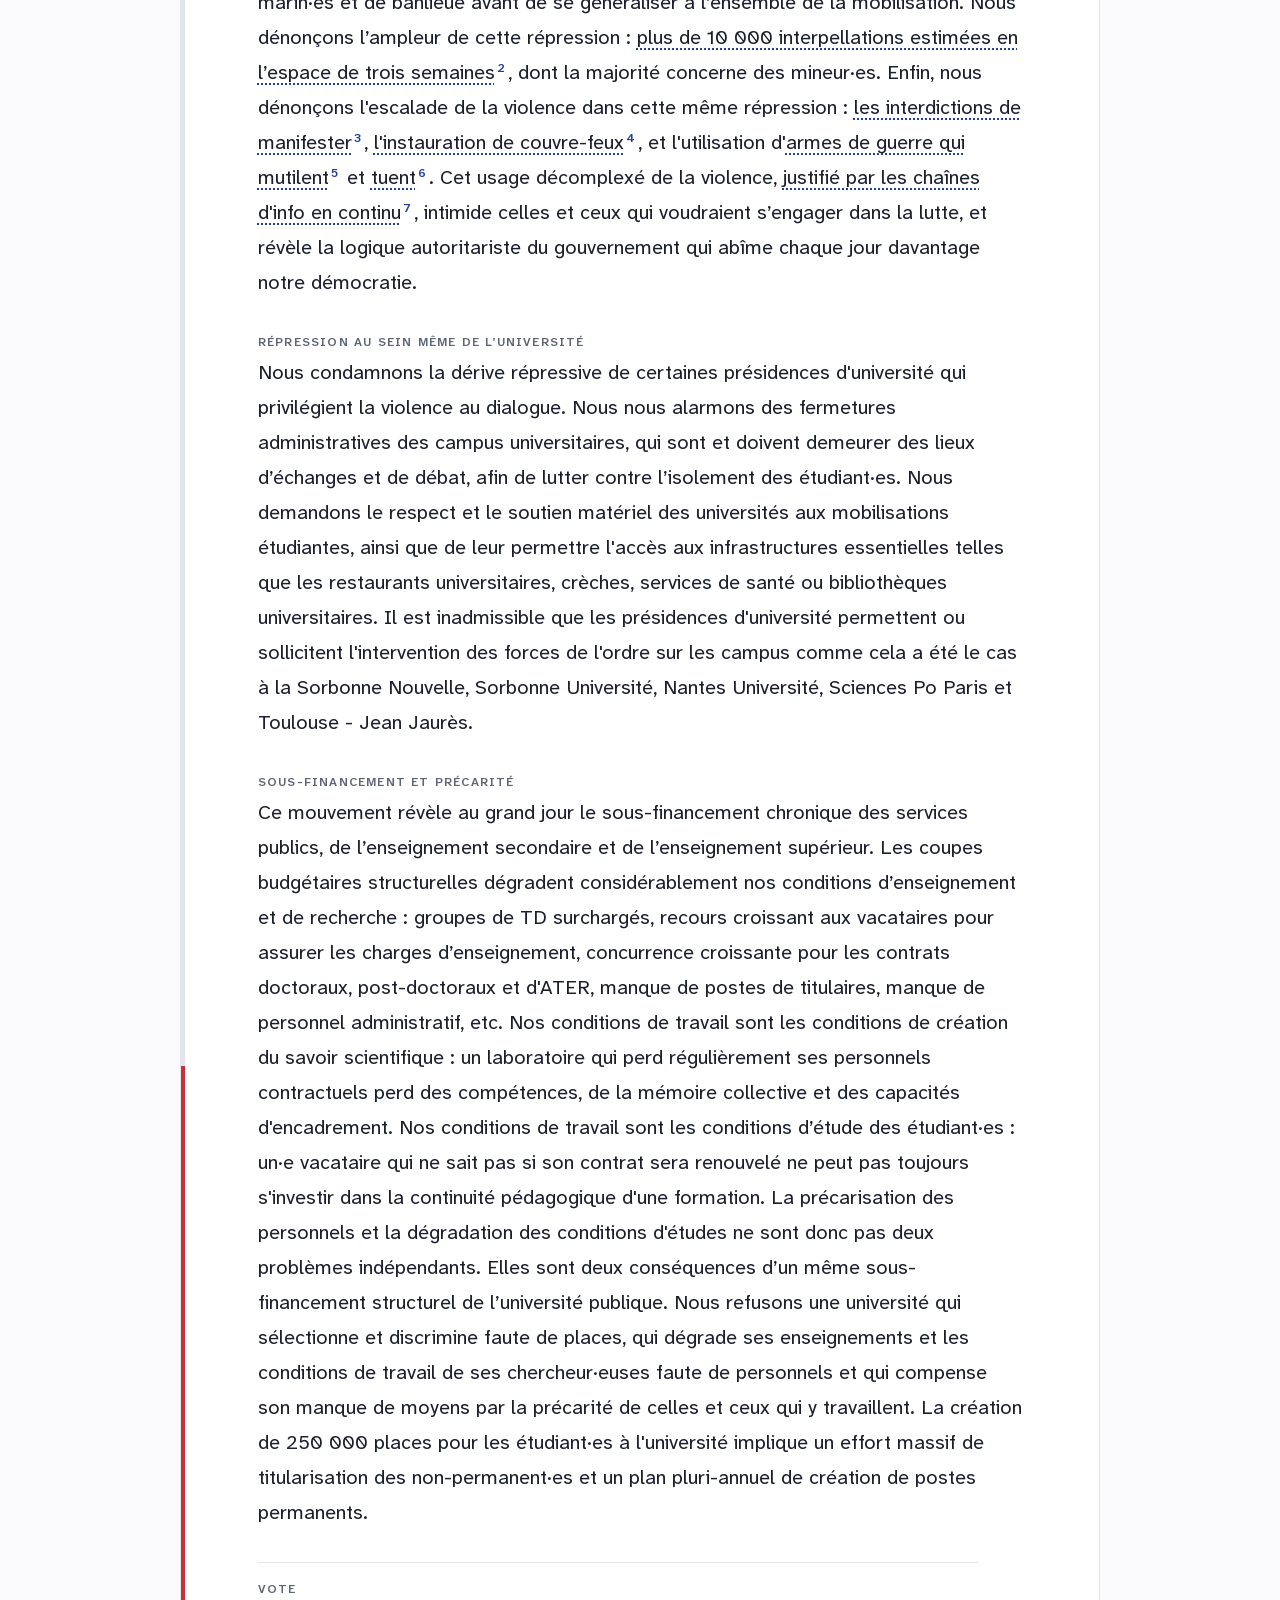
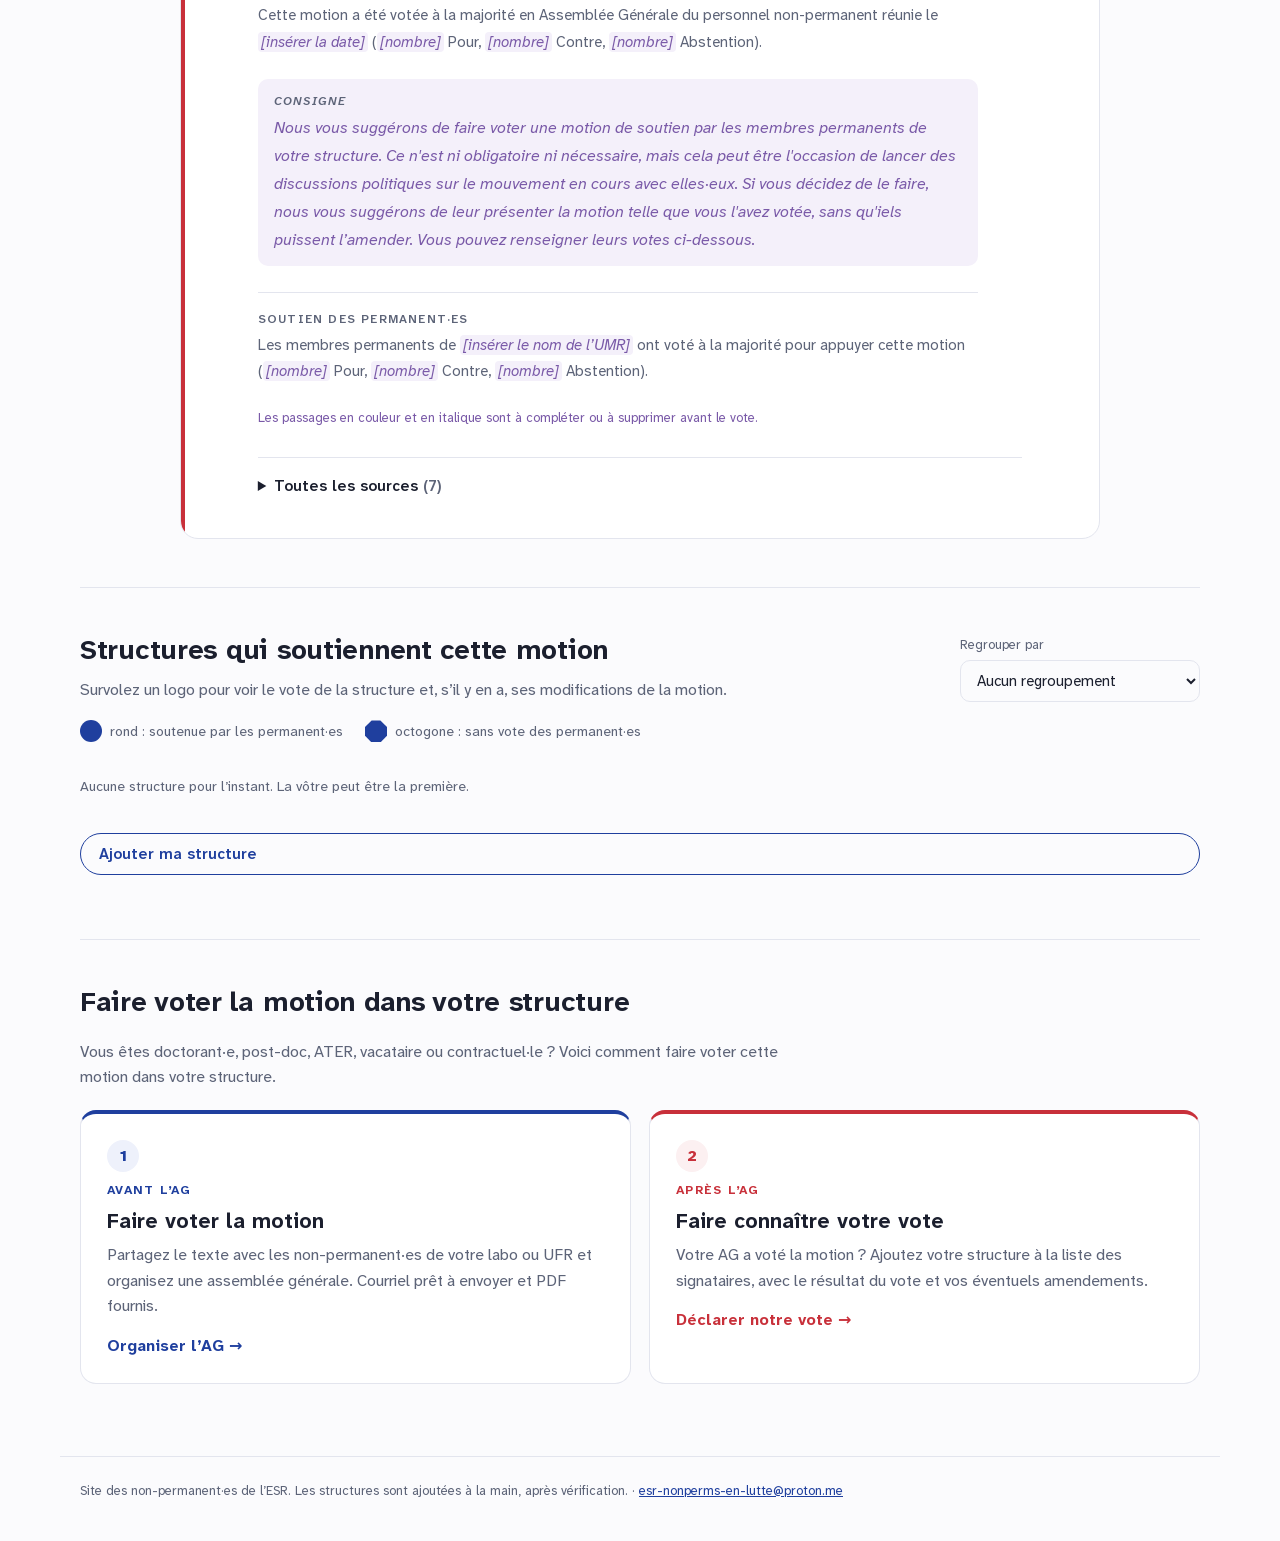
==== commit 357a6b79: "structure of the website" ====
--- a/index.html
+++ b/index.html
@@ -9,7 +9,7 @@
 <meta name="referrer" content="no-referrer">
 <link rel="icon" href="assets/favicon.svg" type="image/svg+xml">
 <link rel="preload" href="assets/fonts/atkinson-latin.woff2" as="font" type="font/woff2" crossorigin>
-<link rel="stylesheet" href="assets/style.css?v=12">
+<link rel="stylesheet" href="assets/style.css?v=30">
 </head>
 <body>
 <div class="tricolore" aria-hidden="true"></div>
@@ -29,23 +29,18 @@
 </header>
 
 <main class="wrap">
-  <p class="lang-note" id="langNote" hidden></p>
 
   <!-- ===================== LA MOTION ===================== -->
   <section class="view" id="view-motion" data-view="motion">
     <div class="hero">
-      <div class="eyebrow" data-i18n="hero.eyebrow">Modèle de motion · AG d’UMR et d’UFR</div>
+      <div class="eyebrow" data-i18n="hero.eyebrow">Modèle de motion · AG de doctorant·es, de post-doctorant·es, ATER et autres personnels non permanent·es</div>
       <h1 id="motionTitle">Modèle de motion à l’initiative des doctorant·es, post-doctorant·es, ATER et autres personnels non permanent·es</h1>
       <p class="lede" data-i18n="hero.lede"></p>
-      <div class="hero-actions">
-        <a class="btn" href="#mode-emploi" data-i18n="hero.cta">Faire voter cette motion</a>
-        <a class="btn ghost" href="#soutenir" data-i18n="hero.cta2">Soutenir publiquement</a>
+      <div class="hero-stats">
         <span class="stat" data-stat><b id="statLabs">0</b> <span data-i18n="stat.structures"></span></span>
         <span class="stat" data-stat><b id="statVoters">0</b> <span data-i18n="stat.voters"></span></span>
       </div>
     </div>
-
-    <nav class="toc" id="toc" aria-label="Paragraphes de la motion"></nav>
 
     <article class="paper" id="paper">
       <div class="viewing" id="viewing" hidden></div>
@@ -77,30 +72,49 @@
       <div class="legend">
         <span><i class="shape round"></i><span data-i18n="labs.legend.perm"></span></span>
         <span><i class="shape octo"></i><span data-i18n="labs.legend.noperm"></span></span>
-        <span><i class="shape round edge-same"></i><span data-i18n="labs.legend.same"></span></span>
-        <span><i class="shape round edge-edited"></i><span data-i18n="labs.legend.edited"></span></span>
       </div>
       <div id="labWall" class="lab-wall" aria-live="polite"></div>
     </section>
+
+    <section class="next-steps" aria-labelledby="nextTitle">
+      <h2 id="nextTitle" data-i18n="next.title">Faire voter la motion dans votre structure</h2>
+      <p class="muted" data-i18n="next.lede">Vous êtes doctorant·e, post-doc, ATER, vacataire ou contractuel·le ? Voici comment faire voter cette motion dans votre structure.</p>
+      <div class="cards">
+        <a class="card" href="#mode-emploi">
+          <span class="card-num">1</span>
+          <span class="card-when" data-i18n="next.before">Avant l’AG</span>
+          <span class="card-title" data-i18n="next.beforeTitle">Faire voter la motion</span>
+          <span class="card-text" data-i18n="next.beforeText">Partagez le texte avec les non-permanent·es de votre labo ou UFR et organisez une assemblée générale. Courriel prêt à envoyer et PDF fournis.</span>
+          <span class="card-go" data-i18n="next.beforeGo">Organiser l’AG →</span>
+        </a>
+        <a class="card red" href="#soutenir">
+          <span class="card-num">2</span>
+          <span class="card-when" data-i18n="next.after">Après l’AG</span>
+          <span class="card-title" data-i18n="next.afterTitle">Faire connaître votre vote</span>
+          <span class="card-text" data-i18n="next.afterText">Votre AG a voté la motion ? Ajoutez votre structure à la liste des signataires, avec le résultat du vote et vos éventuels amendements.</span>
+          <span class="card-go" data-i18n="next.afterGo">Déclarer notre vote →</span>
+        </a>
+      </div>
+    </section>
   </section>
 
   <!-- ===================== ORIGINE ===================== -->
   <section class="view prose-view" id="view-origine" data-view="origine" hidden>
-    <div class="eyebrow">Sorbonne Université · Paris-Saclay</div>
+    <div class="title-row"><div class="eyebrow">Sorbonne Université · Paris-Saclay</div></div>
     <h1 data-i18n="origin.title">D’où vient ce texte</h1>
     <div id="originText" class="prose"></div>
   </section>
 
   <!-- ===================== MODE D'EMPLOI ===================== -->
   <section class="view prose-view" id="view-mode-emploi" data-view="mode-emploi" hidden>
-    <h1 data-i18n="howto.title">Mode d’emploi</h1>
+    <div class="title-row"><h1 data-i18n="howto.title">Mode d’emploi</h1></div>
     <h2 class="small-h" data-i18n="howto.short">En bref</h2>
     <ol class="steps">
       <li class="step">
         <h3 data-i18n="step1.title"></h3>
         <p data-i18n="step1.body"></p>
         <div class="mail-fields">
-          <label for="mName"><span data-i18n="step1.name"></span><input id="mName" autocomplete="given-name" placeholder="Camille"></label>
+          <label for="mName"><span data-i18n="step1.name"></span><input id="mName" autocomplete="given-name" placeholder="Leïla"></label>
           <label for="mTeam"><span data-i18n="step1.team"></span><input id="mTeam" placeholder="l’équipe"></label>
           <label for="mDeadline"><span data-i18n="step1.deadline"></span><input id="mDeadline" type="date"></label>
         </div>
@@ -108,18 +122,21 @@
           <div class="mail-subject" id="mailSubject"></div>
           <pre id="mailBody"></pre>
         </div>
+        <fieldset class="files">
+          <legend class="small-h" data-i18n="step1.files"></legend>
+          <label class="file" for="attPdf"><input type="checkbox" id="attPdf" data-att="pdf" checked><b>PDF</b><span>motion-fr.pdf</span></label>
+          <label class="file" for="attDocx"><input type="checkbox" id="attDocx" data-att="docx" checked><b>Word</b><span>motion-fr.docx</span></label>
+          <label class="file" for="attTxt"><input type="checkbox" id="attTxt" data-att="txt" checked><b>Texte</b><span>motion-fr.txt</span></label>
+        </fieldset>
         <div class="row">
-          <button class="btn" type="button" id="mailMake" data-i18n="step1.make"></button>
-          <button class="btn ghost" type="button" id="mailShare" data-i18n="step1.share" hidden></button>
+          <button class="btn" type="button" id="mailShare" data-i18n="step1.share" hidden></button>
+          <a class="btn" id="mailMake" href="mailto:" data-i18n="step1.make"></a>
           <button class="btn ghost" type="button" id="mailCopy" data-i18n="step1.copy"></button>
           <span class="toast" id="mailToast" role="status"></span>
         </div>
-        <p class="muted small" data-i18n="step1.attach"></p>
-        <div class="files">
-          <span class="small-h" data-i18n="step1.files"></span>
-          <a class="file" href="downloads/motion-fr.pdf" download><b>PDF</b><span>motion-fr.pdf</span></a>
-          <a class="file" href="downloads/motion-fr.docx" download><b>Word</b><span>motion-fr.docx</span></a>
-          <a class="file" href="downloads/motion-fr.txt" download><b>Texte</b><span>motion-fr.txt</span></a>
+        <div class="row attach-note">
+          <span class="muted small" data-i18n="step1.attach"></span>
+          <button class="linkish" type="button" id="mailFiles" data-i18n="step1.download"></button>
         </div>
       </li>
       <li class="step">
@@ -132,8 +149,6 @@
         <div class="row"><a class="btn" href="#soutenir" data-i18n="step3.go"></a></div>
       </li>
     </ol>
-    <h2 class="small-h" data-i18n="howto.long">La version complète</h2>
-    <div id="howtoText" class="prose"></div>
   </section>
 
   <!-- ===================== SOUTENIR ===================== -->
@@ -177,6 +192,7 @@
           <label for="fCity"><span><span data-i18n="f.city"></span> <em class="req" data-i18n="f.required"></em></span><input id="fCity" maxlength="80" required></label>
           <label for="fCountry"><span><span data-i18n="f.country"></span> <em class="req" data-i18n="f.required"></em></span><input id="fCountry" maxlength="80" value="France" required></label>
           <label for="fTopic"><span><span data-i18n="f.topic"></span> <em class="req" data-i18n="f.required"></em></span><select id="fTopic" required></select></label>
+          <label for="fTopicOther" id="topicOtherWrap" hidden><span><span data-i18n="f.topicOther"></span> <em class="req" data-i18n="f.required"></em></span><input id="fTopicOther" maxlength="80"></label>
           <div class="logo-field">
             <span class="lbl" data-i18n="f.logo"></span>
             <div class="logo-row">
@@ -218,11 +234,6 @@
         </div>
       </fieldset>
 
-      <fieldset class="block">
-        <legend><span class="num">5</span><span data-i18n="s.contact">Pour vous recontacter</span></legend>
-        <label for="fContact" class="narrow"><span data-i18n="f.contact"></span><input id="fContact" type="email" maxlength="160" autocomplete="email"></label>
-        <p class="muted small" data-i18n="f.contact.hint"></p>
-      </fieldset>
 
       <div class="row"><button class="btn big" type="submit" data-i18n="submit.review">Vérifier avant l’envoi</button></div>
     </form>
@@ -232,13 +243,13 @@
   </section>
 </main>
 
-<footer class="wrap foot"><span data-i18n="footer"></span> · <a href="mailto:" id="footMail"></a></footer>
+<footer class="wrap foot"><span class="lang-note" hidden data-i18n="langNote"></span> <span data-i18n="footer"></span> · <a href="mailto:" id="footMail"></a></footer>
 
 <div class="tip" id="tip" hidden></div>
 
-<script src="assets/config.js?v=12"></script>
-<script src="assets/i18n.js?v=12"></script>
-<script src="assets/core.js?v=12"></script>
-<script src="assets/app.js?v=12"></script>
+<script src="assets/config.js?v=30"></script>
+<script src="assets/i18n.js?v=30"></script>
+<script src="assets/core.js?v=30"></script>
+<script src="assets/app.js?v=30"></script>
 </body>
 </html>
--- a/assets/style.css
+++ b/assets/style.css
@@ -53,9 +53,11 @@
 
 /* ---------- barre du haut ---------- */
 .topbar { position: sticky; top: 0; z-index: 20; background: color-mix(in srgb, var(--bg) 88%, transparent); backdrop-filter: blur(8px); border-bottom: 1px solid var(--line); }
-.topbar-in { display: flex; align-items: center; gap: 12px 24px; flex-wrap: wrap; padding-block: 12px; }
-.brand { font-family: var(--font-display); font-weight: 700; letter-spacing: -0.01em; color: var(--fg); text-decoration: none; font-size: 16px; margin-right: auto; }
-.tabs { display: flex; flex-wrap: wrap; gap: 4px; }
+.topbar-in { display: flex; align-items: center; gap: 12px 24px; flex-wrap: nowrap; padding-block: 12px; }
+.brand { font-family: var(--font-display); font-weight: 700; letter-spacing: -0.01em; color: var(--fg); text-decoration: none; font-size: 16px; margin-right: auto; flex: 1 1 auto; min-width: 0; white-space: nowrap; overflow: hidden; text-overflow: ellipsis; }
+.tabs { display: flex; flex-wrap: nowrap; gap: 4px; flex: none; }
+.tabs a { white-space: nowrap; }
+.langs { flex: none; }
 .tabs a { text-decoration: none; color: var(--muted); font-size: 14px; font-weight: 500; padding: 6px 12px; border-radius: 999px; }
 .tabs a:hover { color: var(--fg); background: var(--bleu-soft); }
 .tabs a[aria-current="page"] { color: var(--bleu); background: var(--bleu-soft); }
@@ -64,9 +66,10 @@
 .langs { display: inline-flex; border: 1px solid var(--line); border-radius: 999px; overflow: hidden; }
 .langs button { border: 0; background: transparent; color: var(--muted); font: 600 12px var(--font-ui); letter-spacing: .06em; padding: 6px 10px; cursor: pointer; }
 .langs button[aria-pressed="true"] { background: var(--fg); color: var(--bg); }
-@media (max-width: 720px) { .brand { width: 100%; } .topbar { position: static; } }
-
-.lang-note { margin: 20px 0 0; padding: 10px 14px; border-radius: 10px; background: var(--italic-soft); color: var(--italic); font-size: 14px; }
+@media (max-width: 900px) { .topbar-in { flex-wrap: wrap; } .brand { flex-basis: 100%; } .tabs { flex: 1 1 0; min-width: 0; flex-wrap: wrap; } }
+@media (max-width: 720px) { .topbar { position: static; } }
+
+.lang-note { margin: 0 8px 0 0; display: inline-block; padding: 3px 10px; border-radius: 999px; background: var(--italic-soft); color: var(--italic); font-size: 13px; font-weight: 600; }
 
 /* ---------- typographie ---------- */
 .eyebrow, .small-h { font-size: 12.5px; letter-spacing: .1em; text-transform: uppercase; color: var(--muted); font-weight: 700; font-family: var(--font-display); margin: 0; }
@@ -91,8 +94,8 @@
 .err:empty { display: none; }
 
 /* ---------- héros ---------- */
-.hero { padding-block: 56px 28px; display: grid; gap: 18px; max-width: 920px; margin-inline: auto; }
-.hero h1 { max-width: 34ch; font-size: clamp(24px, 3vw, 34px); line-height: 1.2; font-weight: 700; }
+.hero { padding-block: 64px 36px; display: grid; gap: 18px; max-width: 920px; margin-inline: auto; justify-items: center; text-align: center; }
+.hero h1 { max-width: 30ch; font-size: clamp(24px, 3vw, 34px); line-height: 1.2; font-weight: 700; }
 .hero-actions { display: flex; flex-wrap: wrap; gap: 12px 18px; align-items: center; }
 .stat { font-size: 14px; color: var(--muted); }
 .stat b { color: var(--fg); font-variant-numeric: tabular-nums; font-size: 18px; font-family: var(--font-display); font-weight: 700; letter-spacing: -0.01em; }
@@ -106,11 +109,11 @@
 .para.vote, .para.permvote { font-family: var(--font-ui); font-size: 15px; color: var(--muted); border-top: 1px solid var(--line); padding-top: 16px; }
 .para.instruction { font-style: italic; color: var(--italic); background: var(--italic-soft); padding: 12px 16px; border-radius: 10px; font-size: 16px; }
 .para.deleted .para-body { text-decoration: line-through; text-decoration-color: var(--rouge); color: var(--rouge); opacity: .8; }
-.para.added .para-body { color: var(--rouge); text-decoration: underline; text-decoration-color: color-mix(in srgb, var(--rouge) 50%, transparent); text-underline-offset: 3px; }
+.para.added .para-body { color: var(--bleu); text-decoration: underline; text-decoration-color: color-mix(in srgb, var(--bleu) 50%, transparent); text-underline-offset: 3px; }
 .ph { font-style: italic; color: var(--italic); background: var(--italic-soft); border-radius: 4px; padding: 0 3px; }
 .ph.filled { font-style: normal; color: inherit; background: none; padding: 0; font-weight: 600; }
 del.rev { color: var(--rouge); text-decoration: line-through; text-decoration-thickness: 1.5px; background: var(--rouge-soft); }
-ins.rev { color: var(--rouge); text-decoration: underline; text-decoration-thickness: 1.5px; text-underline-offset: 3px; background: var(--rouge-soft); }
+ins.rev { color: var(--bleu); text-decoration: underline; text-decoration-thickness: 1.5px; text-underline-offset: 3px; background: var(--bleu-soft); }
 .fn { font: 600 11px var(--font-ui); vertical-align: super; line-height: 0; border: 0; background: var(--bleu-soft); color: var(--bleu); border-radius: 999px; padding: 2px 5px; margin: 0 1px 0 0; cursor: pointer; }
 .fn:hover, .fn.on { background: var(--bleu); color: var(--bg); }
 .ph-note { font-size: 13px; color: var(--italic); margin: 8px 0 0; }
@@ -247,7 +250,6 @@
 .tip .t-edit::before { content: ""; width: 9px; height: 9px; border-radius: 50%; background: #e0444e; }
 @media (prefers-reduced-motion: reduce) { * { transition: none !important; scroll-behavior: auto !important; } }
 .sent h3 { font-size: 19px; }
-.send-steps { margin: 0; padding-left: 22px; display: grid; gap: 8px; font-size: 16px; }
 .send-steps b, .addr { font-weight: 600; color: var(--bleu); user-select: all; word-break: break-all; }
 
 /* ---------- sommaire, citations, mur des structures (sous la motion) ---------- */
@@ -266,23 +268,76 @@
 .labs .group-by { min-width: 240px; }
 .legend { display: flex; flex-wrap: wrap; gap: 8px 22px; color: var(--muted); font-size: 14px; }
 .legend > span { display: inline-flex; align-items: center; gap: 8px; }
-.shape { width: 22px; height: 22px; display: inline-block; background: var(--muted); }
+.shape { width: 22px; height: 22px; display: inline-block; background: var(--bleu); }
 .shape.round { border-radius: 50%; }
 .shape.octo { clip-path: polygon(30% 0, 70% 0, 100% 30%, 100% 70%, 70% 100%, 30% 100%, 0 70%, 0 30%); }
-.shape.edge-same { background: var(--bleu); }
-.shape.edge-edited { background: var(--rouge); }
 .lab-wall { display: grid; gap: 22px; }
 .lab-group { display: grid; gap: 10px; }
 .logos { display: flex; flex-wrap: wrap; gap: 14px; }
 .lab-item { display: grid; justify-items: center; gap: 6px; width: 84px; text-align: center; }
 .lab-item .name { font-size: 12px; line-height: 1.25; color: var(--muted); font-weight: 600; overflow-wrap: anywhere; }
 .lab-item .ex { font-size: 10px; text-transform: uppercase; letter-spacing: .08em; color: var(--italic); font-weight: 700; }
-/* La forme dit si les permanent·es ont soutenu la motion (rond) ou non (octogone) ;
-   la couleur du contour dit si le texte a été amendé (rouge) ou non (bleu). */
+/* La forme dit si les permanent·es ont soutenu la motion (rond) ou non (octogone).
+   Au survol, les amendements de la structure s'affichent en couleur dans la motion. */
 .lab { --edge: var(--bleu); width: 64px; height: 64px; padding: 3px; border: 0; background: var(--edge); cursor: pointer; flex: none; border-radius: 50%; }
-.lab.edited { --edge: var(--rouge); }
 .lab.octo { border-radius: 0; clip-path: polygon(30% 0, 70% 0, 100% 30%, 100% 70%, 70% 100%, 30% 100%, 0 70%, 0 30%); }
 .lab .inner { display: block; width: 100%; height: 100%; background: var(--surface); border-radius: inherit; clip-path: inherit; overflow: hidden; }
 .lab img, .lab svg { width: 100%; height: 100%; object-fit: cover; display: block; }
 .lab.on { outline: 3px solid var(--fg); outline-offset: 3px; }
 .lab-item.on .name { color: var(--fg); }
+.title-row { display: flex; flex-wrap: wrap; align-items: center; gap: 8px 14px; }
+.hero .eyebrow { max-width: 60ch; line-height: 1.5; }
+.hero .lede { margin-inline: auto; }
+.hero-stats { display: flex; flex-wrap: wrap; justify-content: center; gap: 6px 22px; }
+.hero-stats:not(:has(.stat:not([hidden]))) { display: none; }
+/* ---------- les deux étapes, en bas de la page ---------- */
+.next-steps { max-width: 1160px; margin: 0 auto 72px; display: grid; gap: 14px; border-top: 1px solid var(--line); padding-top: 40px; }
+.next-steps h2 { margin: 0; font-family: var(--font-display); font-weight: 700; font-size: clamp(22px, 2.6vw, 28px); letter-spacing: -0.01em; }
+.next-steps > p { margin: 0 0 6px; max-width: 70ch; }
+.cards { display: grid; grid-template-columns: repeat(2, minmax(0, 1fr)); gap: 18px; }
+@media (max-width: 720px) { .cards { grid-template-columns: 1fr; } }
+.card { --c: var(--bleu); --soft: var(--bleu-soft); position: relative; display: grid; gap: 8px; align-content: start; padding: 26px 26px 24px; border: 1px solid var(--line); border-top: 4px solid var(--c); border-radius: 16px; background: var(--surface); color: var(--fg); text-decoration: none; transition: border-color .15s, background .15s; }
+.card.red { --c: var(--rouge); --soft: var(--rouge-soft); }
+.card:hover { background: var(--soft); border-color: var(--c); }
+.card-num { width: 32px; height: 32px; border-radius: 50%; display: grid; place-items: center; background: var(--soft); color: var(--c); font-weight: 800; }
+.card-when { font-size: 12.5px; letter-spacing: .1em; text-transform: uppercase; font-weight: 700; color: var(--c); }
+.card-title { font-size: 21px; font-weight: 700; line-height: 1.25; }
+.card-text { color: var(--muted); font-size: 16px; }
+.card-go { margin-top: 6px; font-weight: 700; color: var(--c); }
+/* ---------- fiche d'une structure : modifications dépliables ---------- */
+.tip.wide { width: 440px; max-height: calc(100vh - 16px); overflow: auto; }
+.tip .t-more { justify-self: start; margin-top: 4px; border: 0; border-radius: 999px; padding: 6px 12px; background: #e0444e; color: #fff; font: 700 13px var(--font-ui); cursor: pointer; }
+.tip .t-edits { list-style: none; margin: 4px 0 0; padding: 0; display: grid; gap: 10px; }
+.tip .t-edits li { display: grid; gap: 3px; border-left: 3px solid rgba(127, 127, 127, .5); padding-left: 10px; }
+.tip .t-elabel { font-size: 11.5px; text-transform: uppercase; letter-spacing: .08em; font-weight: 700; opacity: .75; }
+.tip .t-ebody { font-size: 14px; line-height: 1.5; }
+.tip del.rev { color: inherit; background: rgba(224, 68, 78, .3); text-decoration-color: #e0444e; }
+.tip ins.rev { color: inherit; background: rgba(110, 145, 255, .35); text-decoration-color: #6e91ff; }
+.tip .ph { background: rgba(127, 127, 127, .25); color: inherit; }
+/* ---------- pièces jointes à cocher ---------- */
+fieldset.files { border: 0; padding: 0; margin: 0; }
+fieldset.files legend { padding: 0; margin-bottom: 8px; }
+label.file { position: relative; cursor: pointer; padding-left: 40px; }
+label.file input { position: absolute; left: 14px; top: 50%; transform: translateY(-50%); width: 16px; height: 16px; margin: 0; accent-color: var(--bleu); }
+label.file:has(input:checked) { border-color: var(--bleu); background: var(--bleu-soft); }
+label.file:has(input:not(:checked)) b { color: var(--muted); }
+.attach-note { gap: 6px 10px; }
+/* ---------- dernière étape : trois actions à lancer soi-même ---------- */
+.send-steps { list-style: none; margin: 4px 0 0; padding: 0; display: grid; gap: 12px; }
+.send-steps li { display: grid; grid-template-columns: 36px minmax(0, 1fr); gap: 14px; align-items: start; padding: 16px 18px; border: 1px solid var(--line); border-radius: 14px; background: var(--bg); }
+.send-steps li h3 { font-size: 17px; margin: 4px 0 10px; }
+.send-steps li p { margin: 8px 0 0; }
+.send-steps li.active { border-color: var(--bleu); background: var(--bleu-soft); }
+.step-num { width: 34px; height: 34px; border-radius: 50%; display: grid; place-items: center; font-weight: 800; background: var(--surface); color: var(--bleu); border: 1px solid var(--line); }
+.send-steps li.done { opacity: .75; }
+.send-steps li.done .step-num { background: var(--ok); border-color: var(--ok); color: var(--surface); font-size: 0; }
+.send-steps li.done .step-num::after { content: "✓"; font-size: 17px; }
+.shortcut { display: grid; gap: 6px; padding: 14px 18px; border: 1px dashed var(--line); border-radius: 14px; }
+.mail-fallback summary { cursor: pointer; font-weight: 600; font-size: 15px; color: var(--muted); }
+.mail-fallback[open] summary { margin-bottom: 10px; }
+.mail-fallback .row { margin-top: 10px; }
+.thanks-box { border-top: 1px solid var(--line); padding-top: 16px; display: grid; gap: 6px; }
+.thanks-box h3 { margin: 0; }
+/* « Paragraphe supprimé » bien visible */
+.del-tag { display: block; width: fit-content; margin: 2px 0 6px; padding: 2px 10px; border-radius: 999px; background: var(--rouge-soft); color: var(--rouge); font-family: var(--font-ui); font-size: 12.5px; font-weight: 700; }
+.tip .del-tag { background: rgba(224, 68, 78, .9); color: #fff; justify-self: start; }
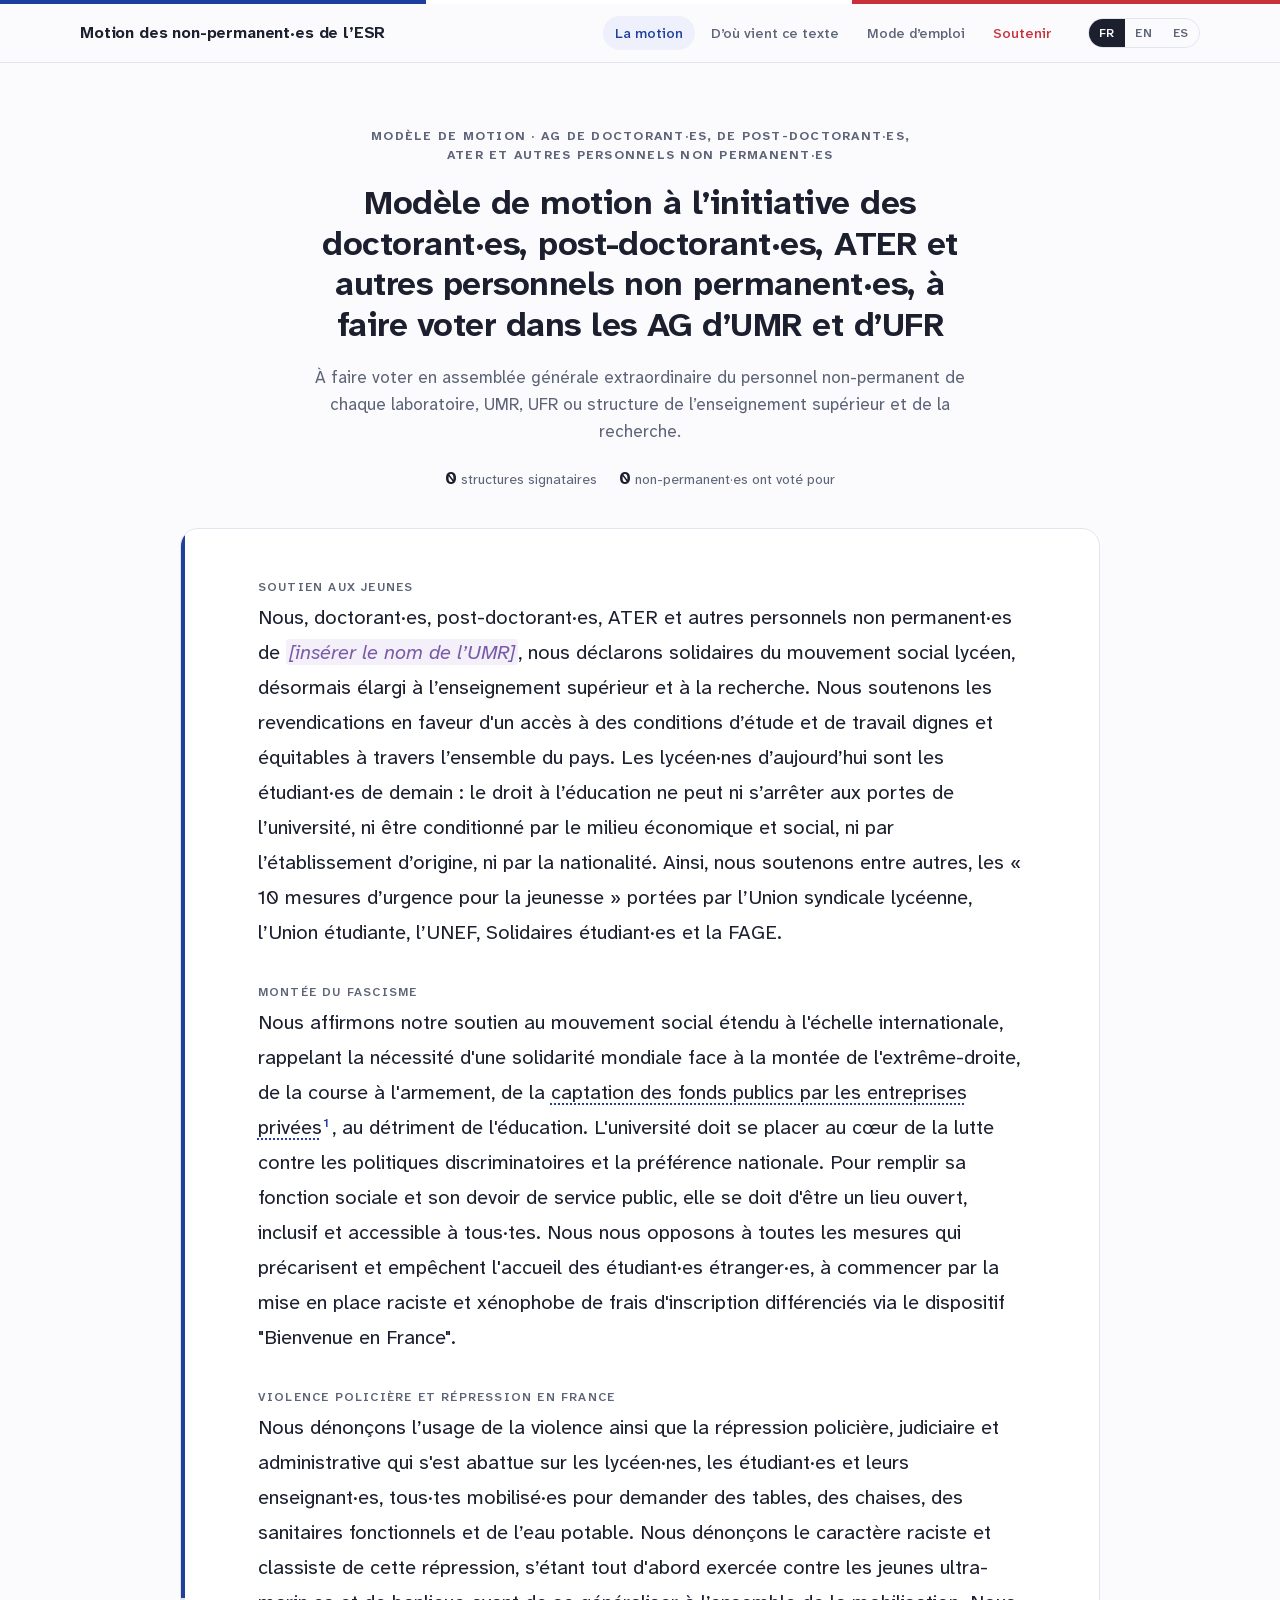
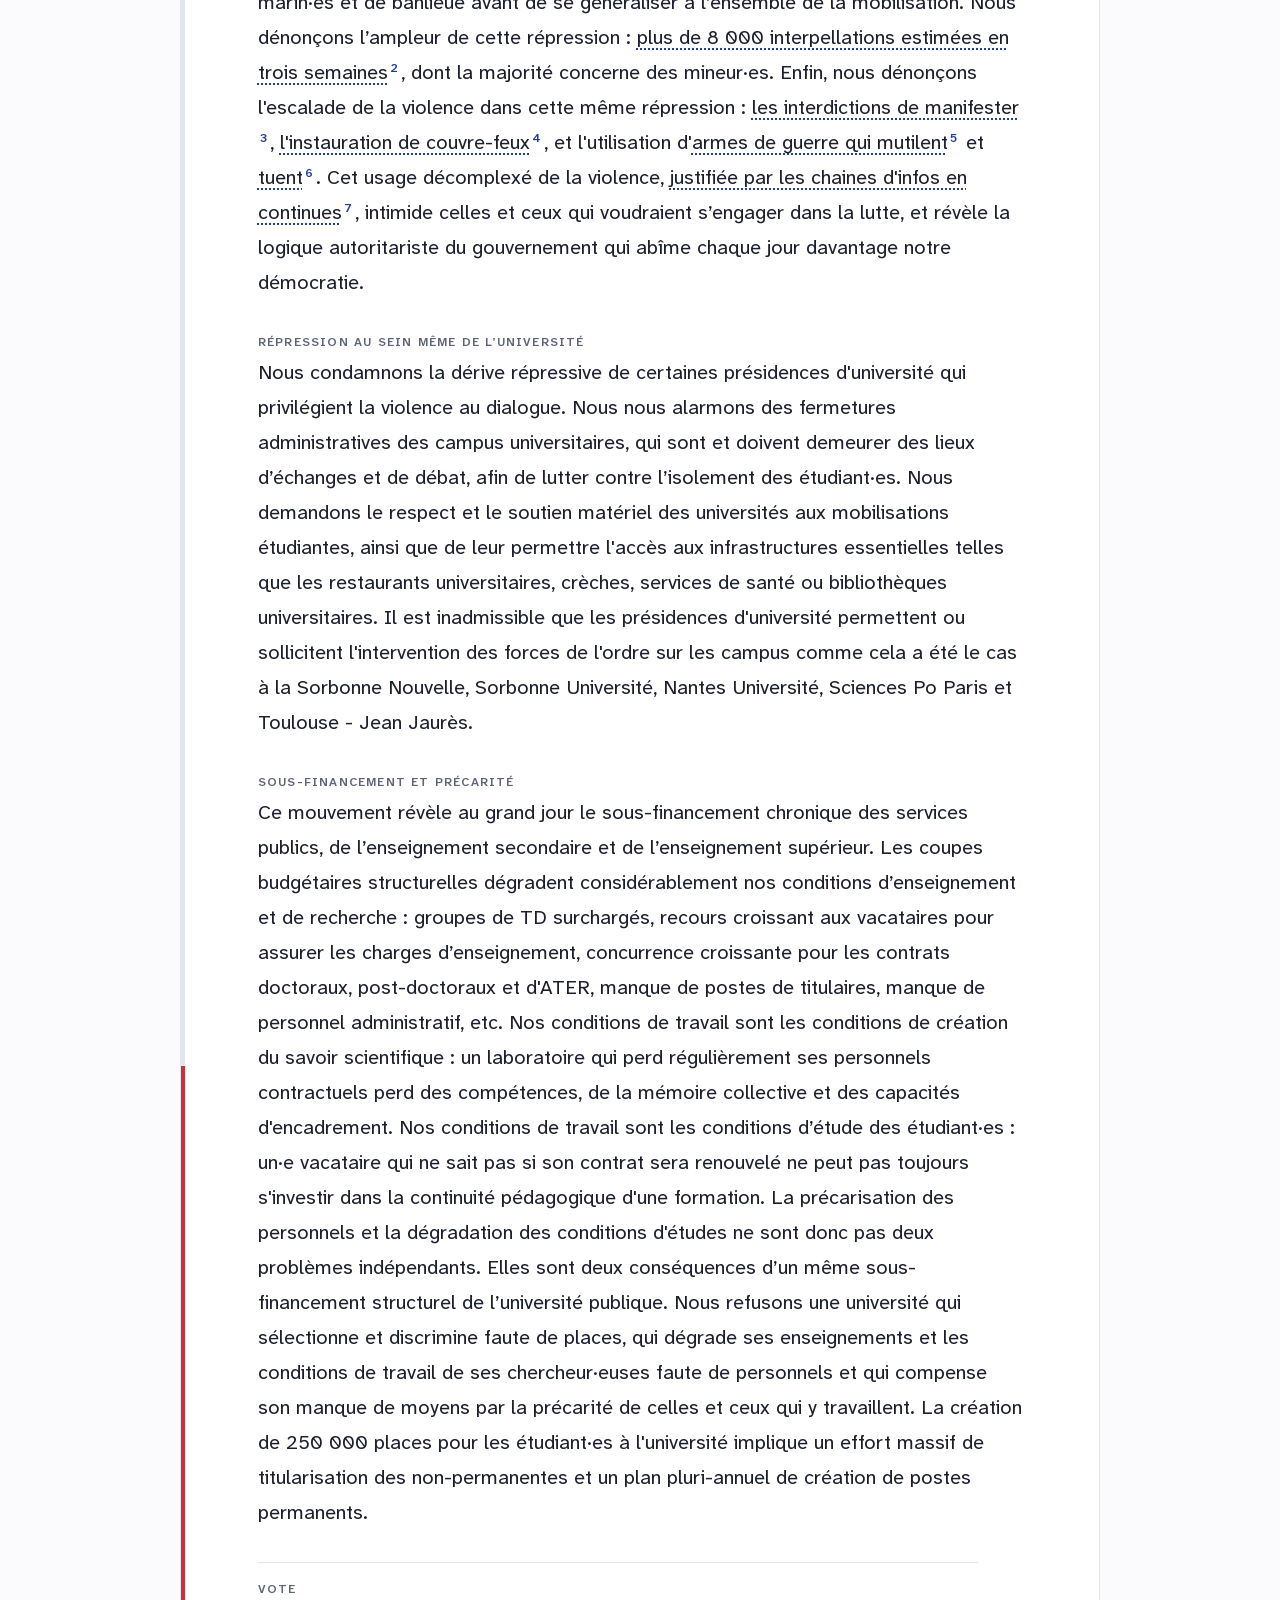
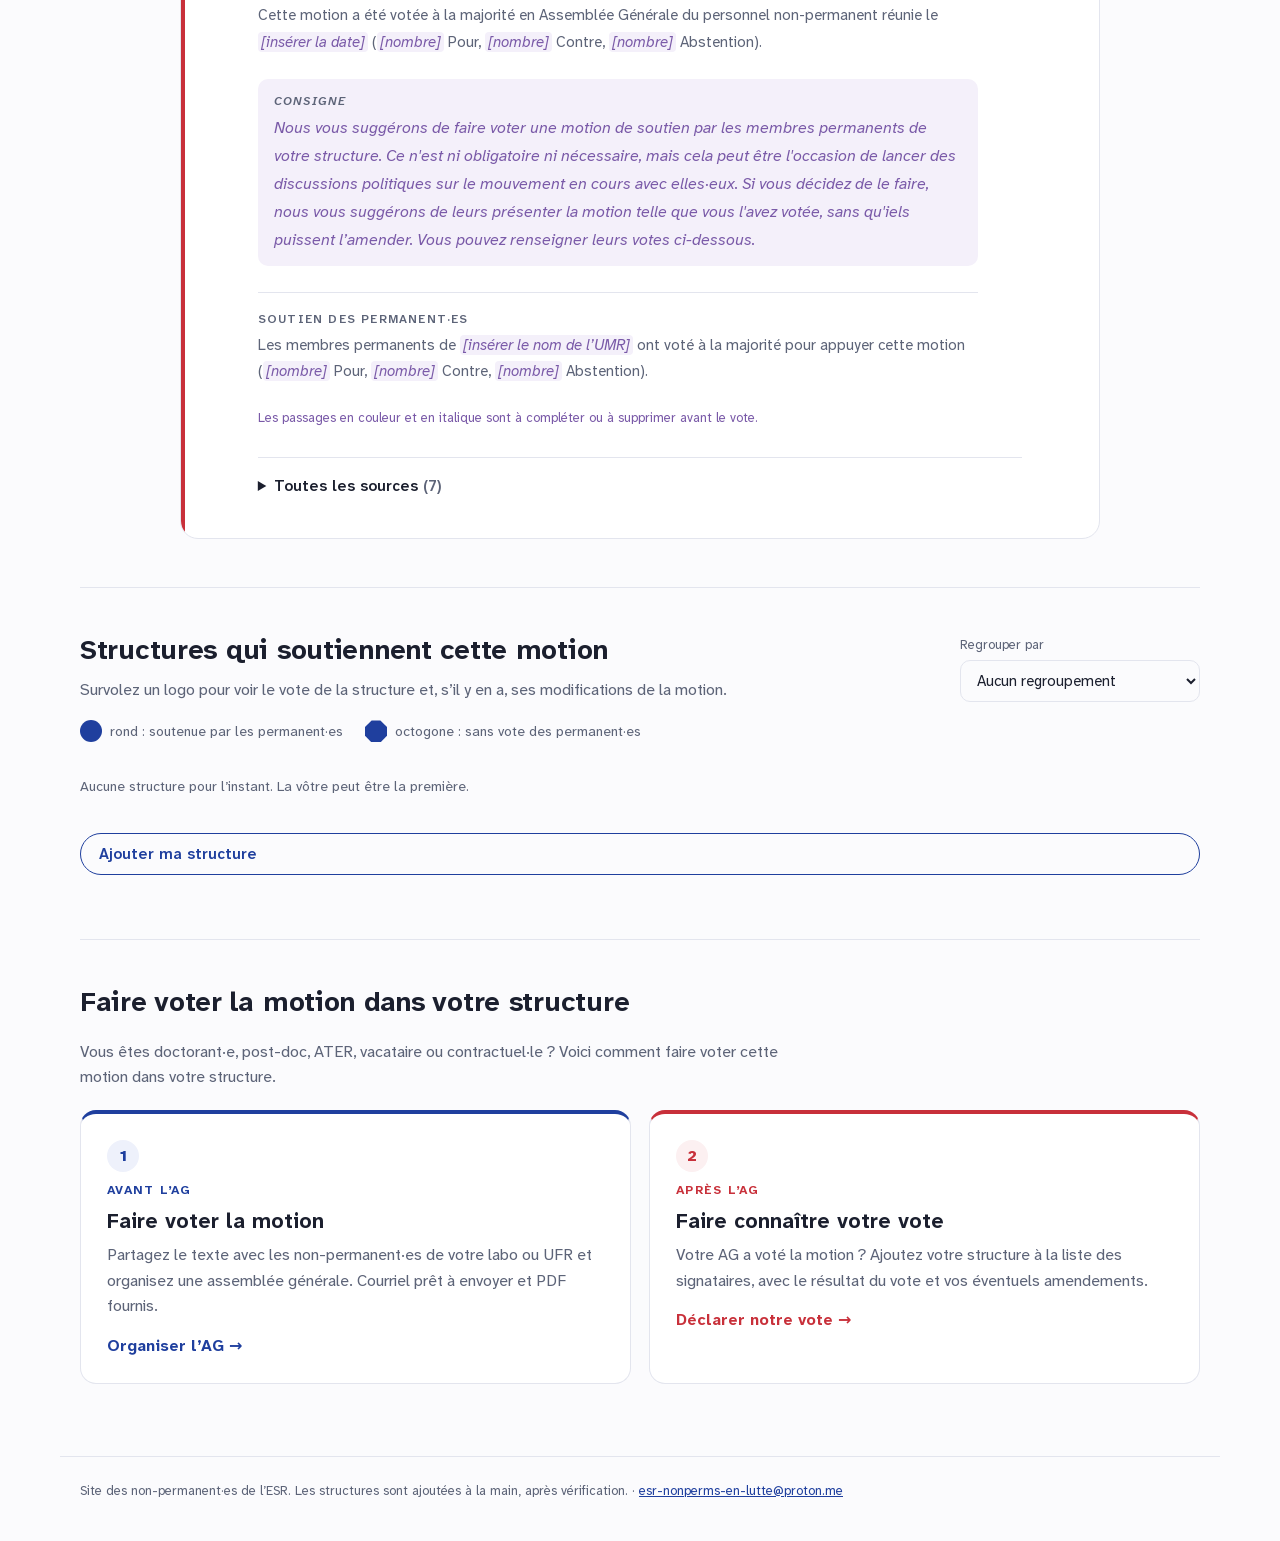
==== commit 0b376589: "alphabetical order + correcte motions" ====
--- a/index.html
+++ b/index.html
@@ -9,7 +9,7 @@
 <meta name="referrer" content="no-referrer">
 <link rel="icon" href="assets/favicon.svg" type="image/svg+xml">
 <link rel="preload" href="assets/fonts/atkinson-latin.woff2" as="font" type="font/woff2" crossorigin>
-<link rel="stylesheet" href="assets/style.css?v=30">
+<link rel="stylesheet" href="assets/style.css?v=34">
 </head>
 <body>
 <div class="tricolore" aria-hidden="true"></div>
@@ -247,9 +247,9 @@
 
 <div class="tip" id="tip" hidden></div>
 
-<script src="assets/config.js?v=30"></script>
-<script src="assets/i18n.js?v=30"></script>
-<script src="assets/core.js?v=30"></script>
-<script src="assets/app.js?v=30"></script>
+<script src="assets/config.js?v=34"></script>
+<script src="assets/i18n.js?v=34"></script>
+<script src="assets/core.js?v=34"></script>
+<script src="assets/app.js?v=34"></script>
 </body>
 </html>
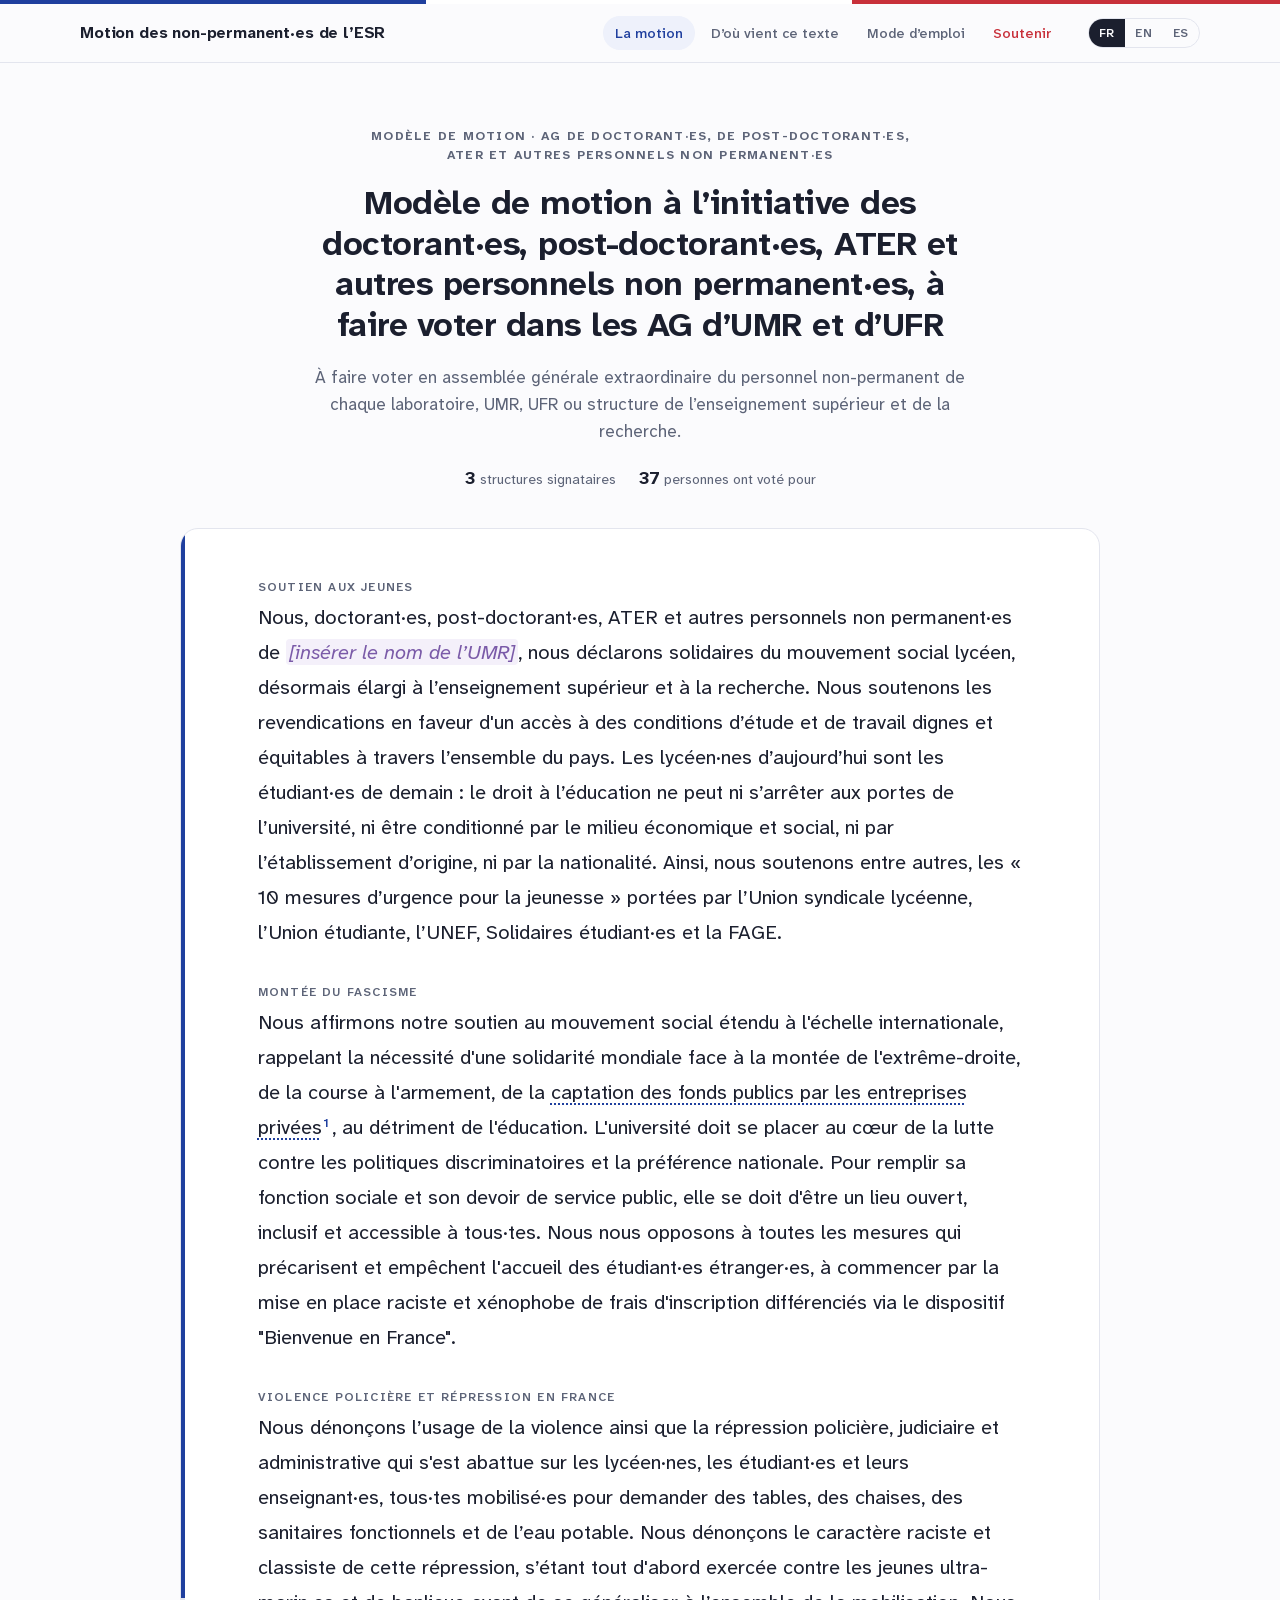
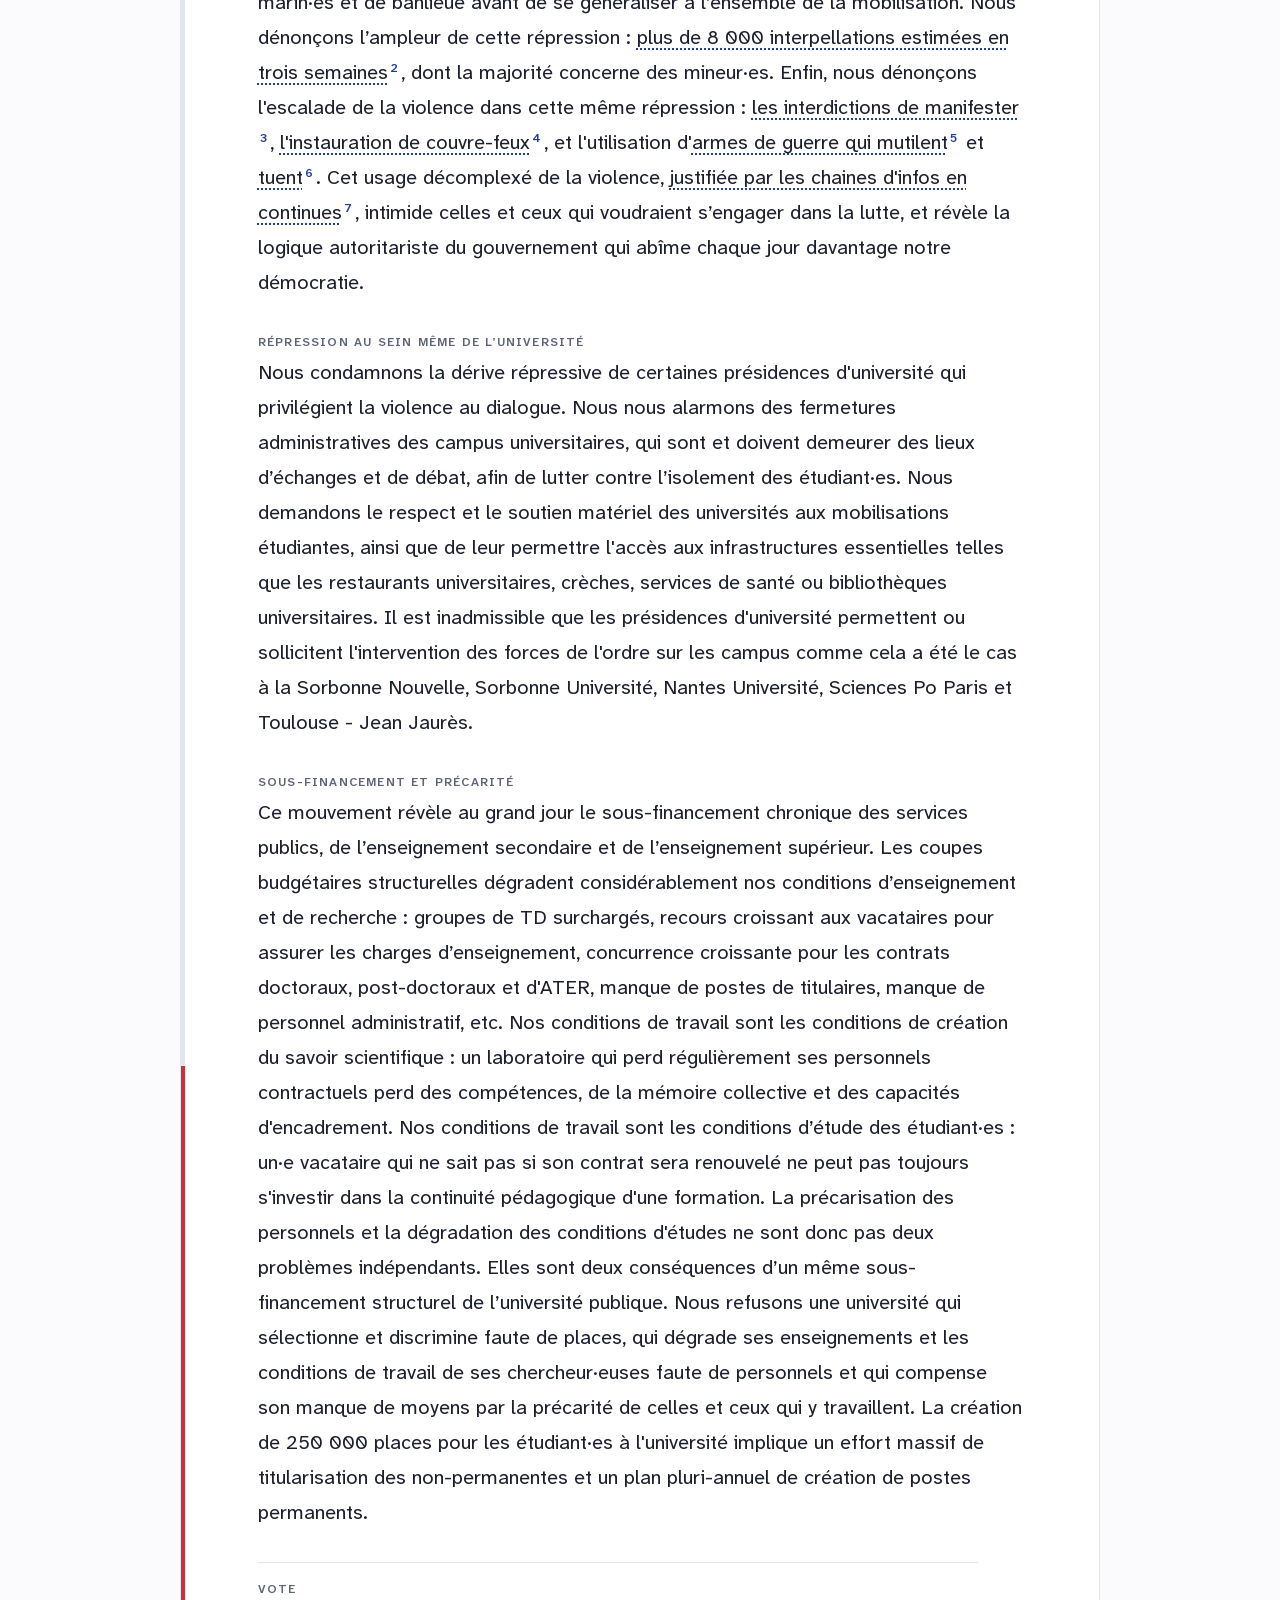
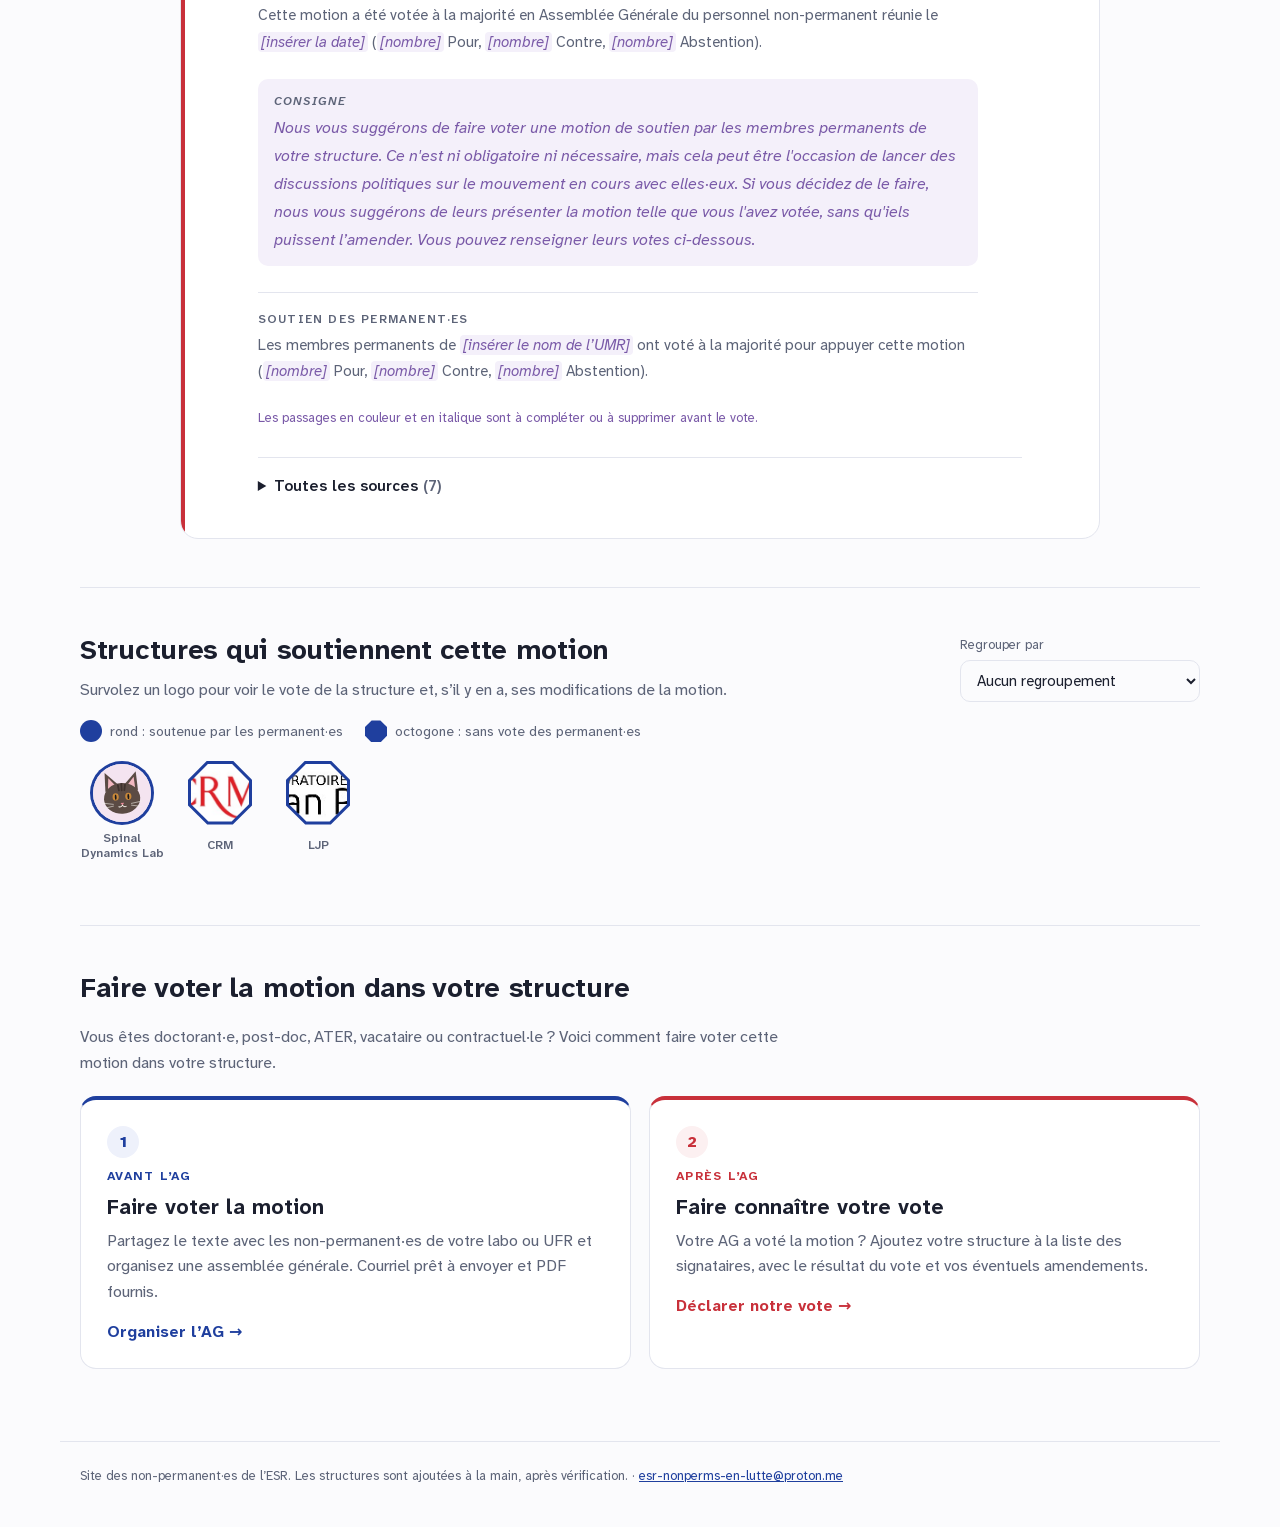
==== commit eff871b6: "index" ====
--- a/index.html
+++ b/index.html
@@ -9,7 +9,7 @@
 <meta name="referrer" content="no-referrer">
 <link rel="icon" href="assets/favicon.svg" type="image/svg+xml">
 <link rel="preload" href="assets/fonts/atkinson-latin.woff2" as="font" type="font/woff2" crossorigin>
-<link rel="stylesheet" href="assets/style.css?v=34">
+<link rel="stylesheet" href="assets/style.css?v=40">
 </head>
 <body>
 <div class="tricolore" aria-hidden="true"></div>
@@ -209,7 +209,12 @@
       </fieldset>
 
       <fieldset class="block">
-        <legend><span class="num">3</span><span data-i18n="s.vote">Le vote des non-permanent·es</span></legend>
+        <legend><span class="num">3</span><span data-i18n="s.vote">Le vote de l’assemblée générale</span></legend>
+        <div class="ag-type" role="radiogroup" aria-labelledby="agTypeQ">
+          <p class="small-h" id="agTypeQ" data-i18n="f.agType"></p>
+          <label class="check" for="fAgNonPerm"><input id="fAgNonPerm" type="radio" name="agType" value="nonperm" checked><span data-i18n="f.agType.nonperm"></span></label>
+          <label class="check" for="fAgJoint"><input id="fAgJoint" type="radio" name="agType" value="joint"><span data-i18n="f.agType.joint"></span></label>
+        </div>
         <div class="grid4">
           <label for="fDate"><span><span data-i18n="f.date"></span> <em class="req" data-i18n="f.required"></em></span><input id="fDate" type="date" required></label>
           <label for="fPour"><span data-i18n="f.for"></span><input id="fPour" type="number" min="0" inputmode="numeric"></label>
@@ -222,7 +227,10 @@
 
       <fieldset class="block">
         <legend><span class="num">4</span><span data-i18n="s.perm">Le soutien des permanent·es</span></legend>
+        <p class="muted" id="permJointNote" style="margin:0" data-i18n="s.perm.joint" hidden></p>
+        <div id="permSeparate">
         <label class="check" for="fPerm"><input id="fPerm" type="checkbox"><span data-i18n="f.perm"></span></label>
+        <p class="muted small" data-i18n="s.perm.later"></p>
         <div id="permFields" hidden>
           <div class="grid4">
             <label for="fPermPour"><span data-i18n="f.for"></span><input id="fPermPour" type="number" min="0" inputmode="numeric"></label>
@@ -232,6 +240,7 @@
           <div class="votebar" id="permBar"><i class="v-pour"></i><i class="v-abs"></i><i class="v-contre"></i></div>
           <div class="vote-legend" id="permLegend"></div>
         </div>
+        </div>
       </fieldset>
 
 
@@ -241,15 +250,24 @@
     <div id="review" class="review" hidden tabindex="-1"></div>
     <div id="sent" class="sent" hidden tabindex="-1"></div>
   </section>
+  <!-- ===================== AJOUT DU VOTE DES PERMANENT·ES ===================== -->
+  <section class="view" id="view-permanents" data-view="permanents" hidden>
+    <div class="form-head">
+      <h1 id="permTitle"></h1>
+      <p class="lede" data-i18n="add.lede"></p>
+    </div>
+    <div id="permBox" class="perm-box"></div>
+    <div id="permSent" class="sent" hidden tabindex="-1"></div>
+  </section>
 </main>
 
 <footer class="wrap foot"><span class="lang-note" hidden data-i18n="langNote"></span> <span data-i18n="footer"></span> · <a href="mailto:" id="footMail"></a></footer>
 
 <div class="tip" id="tip" hidden></div>
 
-<script src="assets/config.js?v=34"></script>
-<script src="assets/i18n.js?v=34"></script>
-<script src="assets/core.js?v=34"></script>
-<script src="assets/app.js?v=34"></script>
+<script src="assets/config.js?v=40"></script>
+<script src="assets/i18n.js?v=40"></script>
+<script src="assets/core.js?v=40"></script>
+<script src="assets/app.js?v=40"></script>
 </body>
 </html>
--- a/assets/style.css
+++ b/assets/style.css
@@ -341,3 +341,8 @@
 /* « Paragraphe supprimé » bien visible */
 .del-tag { display: block; width: fit-content; margin: 2px 0 6px; padding: 2px 10px; border-radius: 999px; background: var(--rouge-soft); color: var(--rouge); font-family: var(--font-ui); font-size: 12.5px; font-weight: 700; }
 .tip .del-tag { background: rgba(224, 68, 78, .9); color: #fff; justify-self: start; }
+/* ---------- ajout du vote des permanent·es ---------- */
+.perm-box { display: grid; gap: 22px; padding-bottom: 48px; }
+.tip .t-add { justify-self: start; margin-top: 2px; padding: 6px 12px; border-radius: 999px; background: rgba(110, 145, 255, .9); color: #fff; font-weight: 700; font-size: 13px; text-decoration: none; }
+.tip .t-add:hover { filter: brightness(1.08); }
+.ag-type { display: grid; gap: 8px; margin-bottom: 16px; }
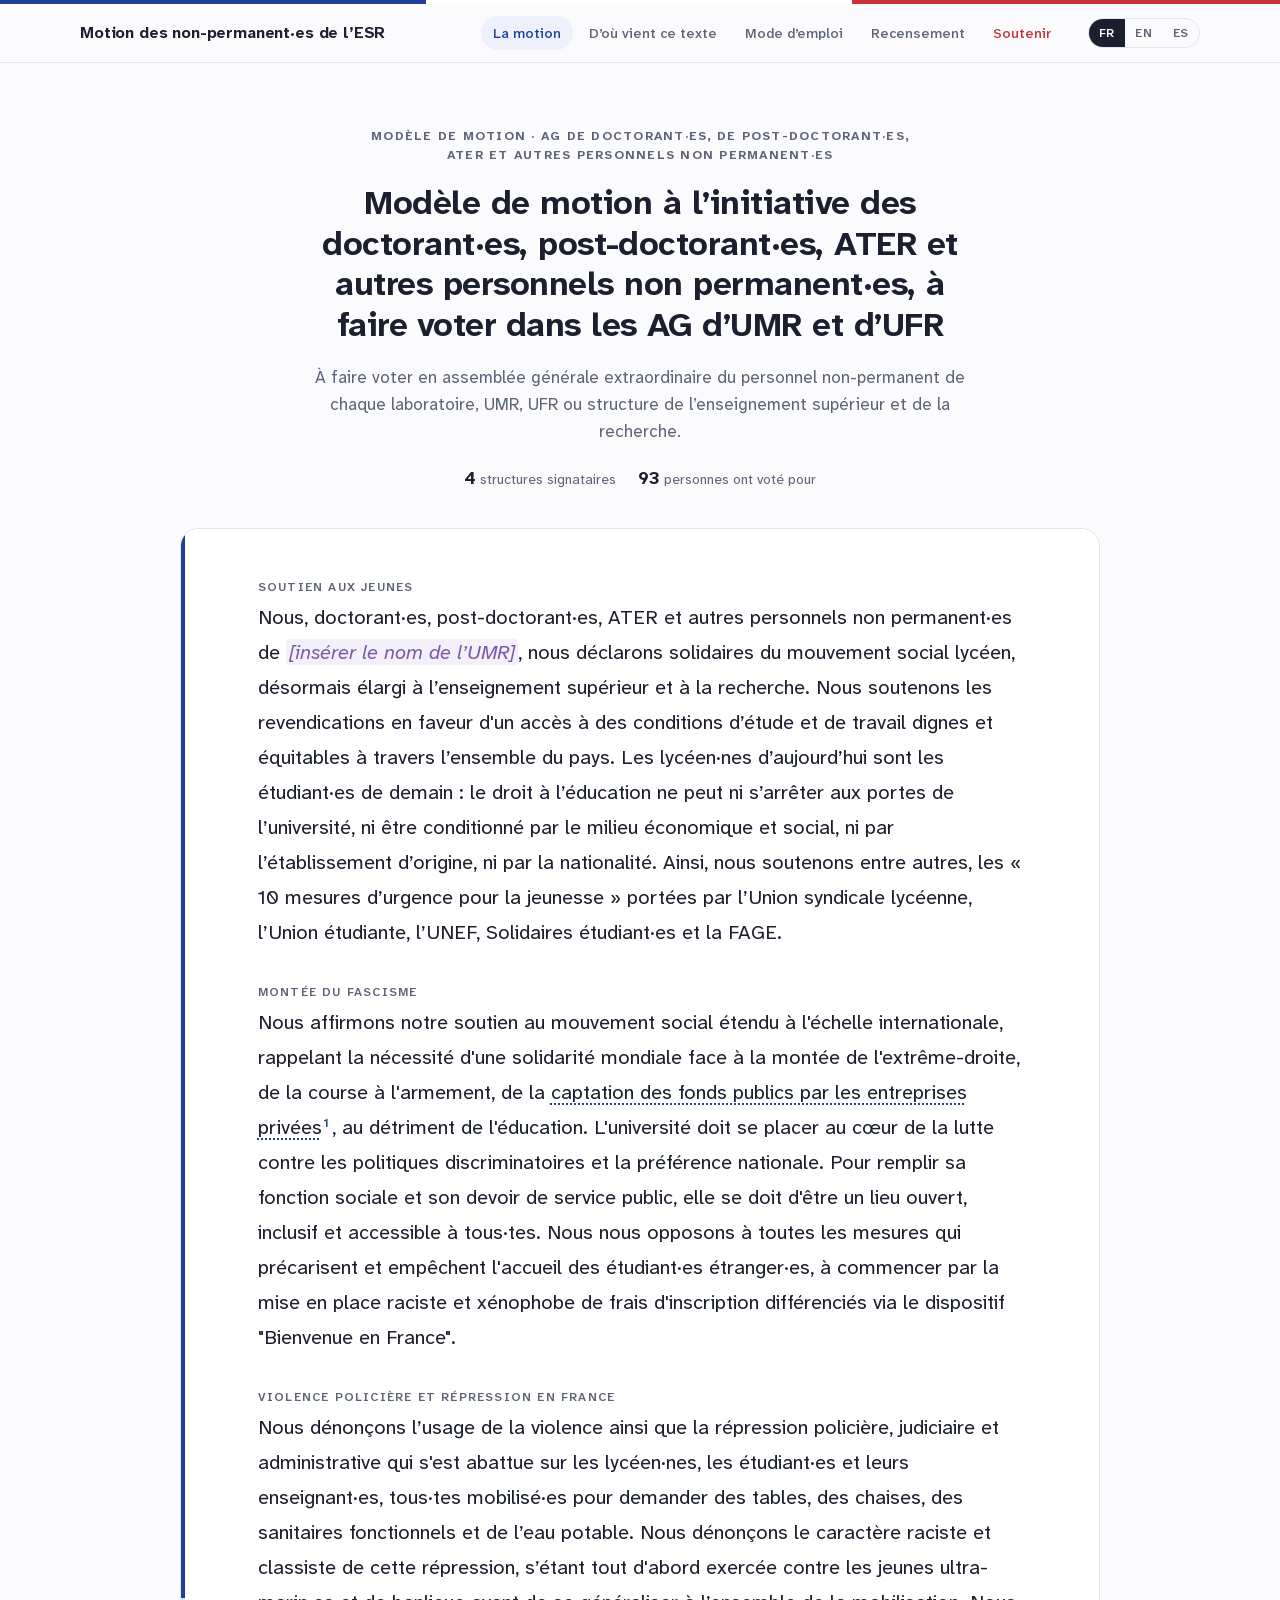
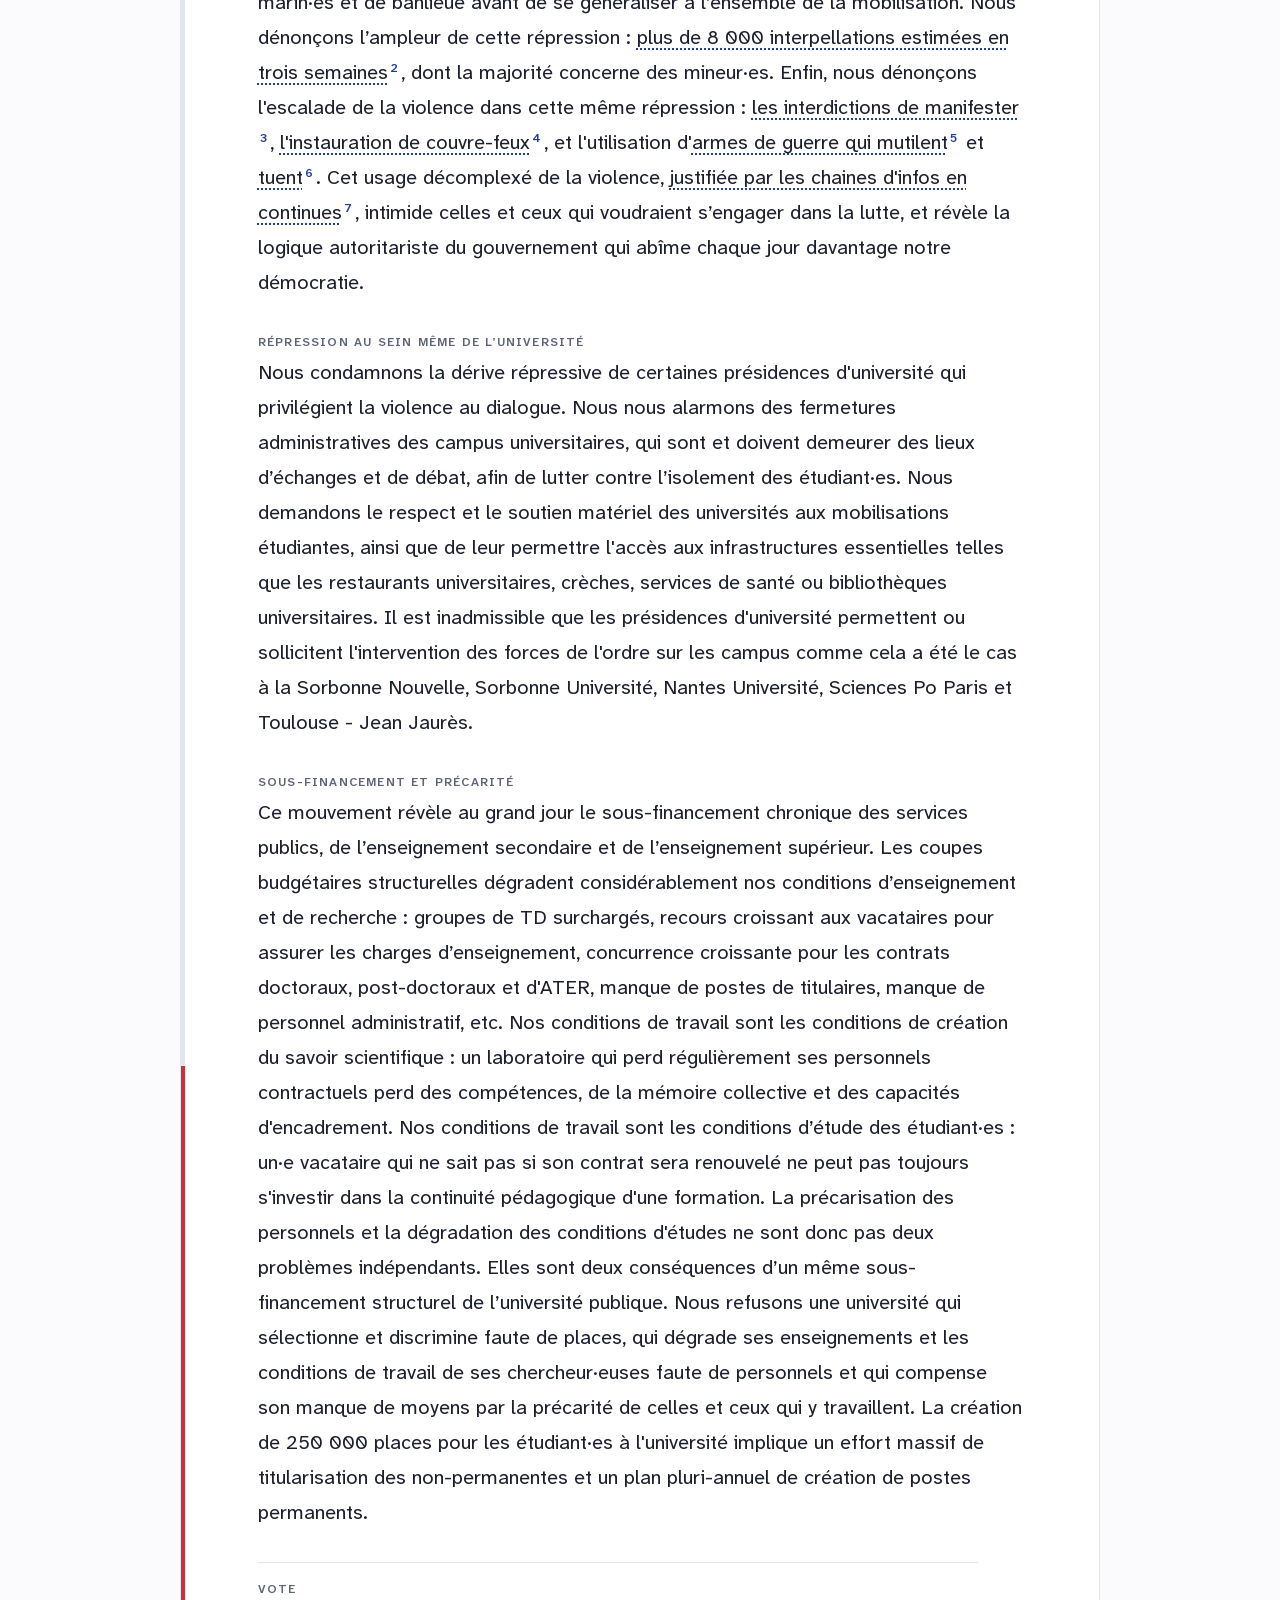
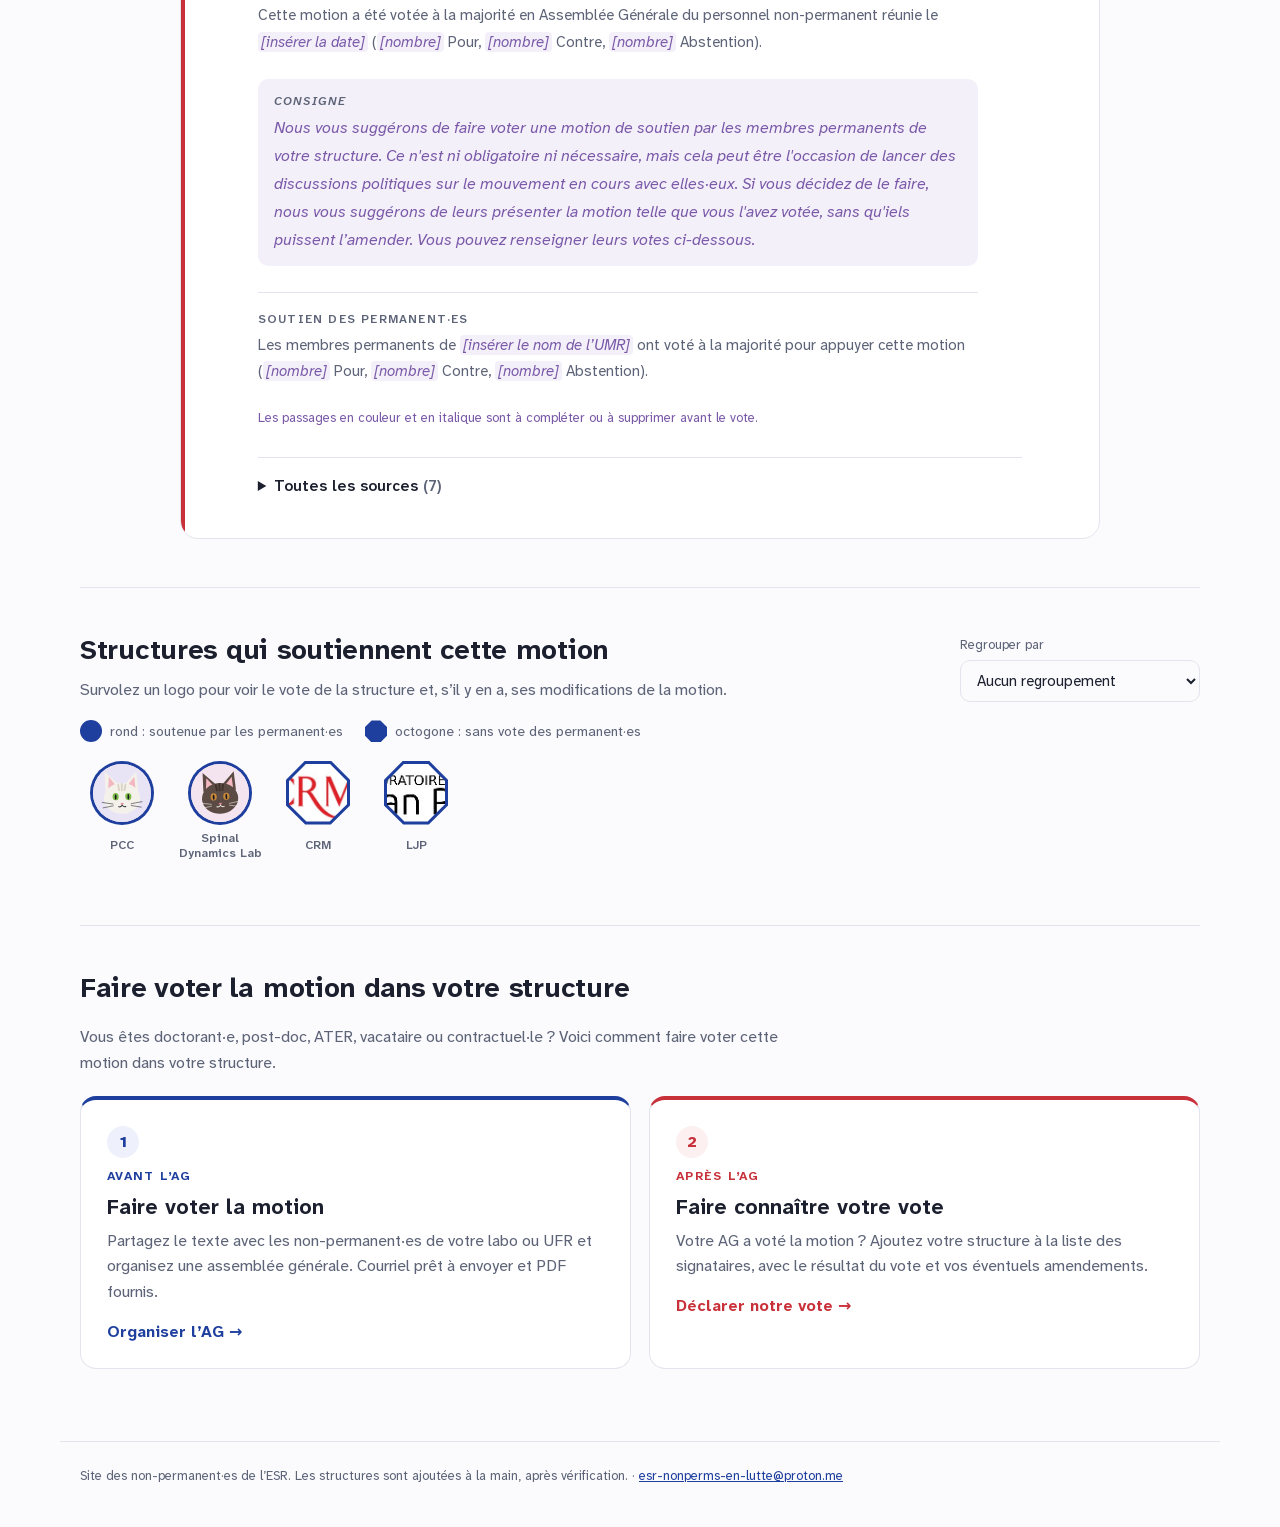
==== commit 2752efae: "ajout de toutes les motions et leurs textes" ====
--- a/index.html
+++ b/index.html
@@ -9,7 +9,7 @@
 <meta name="referrer" content="no-referrer">
 <link rel="icon" href="assets/favicon.svg" type="image/svg+xml">
 <link rel="preload" href="assets/fonts/atkinson-latin.woff2" as="font" type="font/woff2" crossorigin>
-<link rel="stylesheet" href="assets/style.css?v=40">
+<link rel="stylesheet" href="assets/style.css?v=41">
 </head>
 <body>
 <div class="tricolore" aria-hidden="true"></div>
@@ -20,6 +20,7 @@
       <a href="#motion" data-tab="motion" data-i18n="tab.motion">La motion</a>
       <a href="#origine" data-tab="origine" data-i18n="tab.origin">D’où vient ce texte</a>
       <a href="#mode-emploi" data-tab="mode-emploi" data-i18n="tab.howto">Mode d’emploi</a>
+      <a href="#recensement" data-tab="recensement" data-i18n="tab.census">Recensement</a>
       <a href="#soutenir" data-tab="soutenir" class="tab-cta" data-i18n="tab.support">Soutenir</a>
     </nav>
     <div class="langs" role="group" aria-label="Langue">
@@ -99,6 +100,38 @@
   </section>
 
   <!-- ===================== ORIGINE ===================== -->
+  <!-- ===================== RECENSEMENT ===================== -->
+  <section class="view" id="view-recensement" data-view="recensement" hidden>
+    <div class="hero">
+      <h1 data-i18n="census.title">Recensement de toutes les motions</h1>
+      <p class="lede muted" data-i18n="census.lede"></p>
+    </div>
+    <section class="labs" aria-labelledby="censusLabsTitle">
+      <div class="labs-head">
+        <div>
+          <h2 id="censusLabsTitle" data-i18n="census.labsTitle"></h2>
+          <p class="muted" data-i18n="census.hint"></p>
+        </div>
+        <label class="group-by" for="groupBy2"><span data-i18n="labs.groupBy">Regrouper par</span>
+          <select id="groupBy2">
+            <option value="none" data-i18n="labs.group.none"></option>
+            <option value="institution" data-i18n="labs.group.institution"></option>
+            <option value="topic" data-i18n="labs.group.topic"></option>
+            <option value="country" data-i18n="labs.group.country"></option>
+            <option value="city" data-i18n="labs.group.city"></option>
+            <option value="department" data-i18n="labs.group.department"></option>
+          </select>
+        </label>
+      </div>
+      <div class="legend">
+        <span><i class="shape round"></i><span data-i18n="labs.legend.perm"></span></span>
+        <span><i class="shape octo"></i><span data-i18n="labs.legend.noperm"></span></span>
+      </div>
+      <div id="censusWall" class="lab-wall" aria-live="polite"></div>
+    </section>
+    <article class="paper census-frame" id="censusFrame" aria-live="polite"></article>
+  </section>
+
   <section class="view prose-view" id="view-origine" data-view="origine" hidden>
     <div class="title-row"><div class="eyebrow">Sorbonne Université · Paris-Saclay</div></div>
     <h1 data-i18n="origin.title">D’où vient ce texte</h1>
@@ -265,9 +298,9 @@
 
 <div class="tip" id="tip" hidden></div>
 
-<script src="assets/config.js?v=40"></script>
-<script src="assets/i18n.js?v=40"></script>
-<script src="assets/core.js?v=40"></script>
-<script src="assets/app.js?v=40"></script>
+<script src="assets/config.js?v=41"></script>
+<script src="assets/i18n.js?v=41"></script>
+<script src="assets/core.js?v=41"></script>
+<script src="assets/app.js?v=41"></script>
 </body>
 </html>
--- a/assets/style.css
+++ b/assets/style.css
@@ -346,3 +346,15 @@
 .tip .t-add { justify-self: start; margin-top: 2px; padding: 6px 12px; border-radius: 999px; background: rgba(110, 145, 255, .9); color: #fff; font-weight: 700; font-size: 13px; text-decoration: none; }
 .tip .t-add:hover { filter: brightness(1.08); }
 .ag-type { display: grid; gap: 8px; margin-bottom: 16px; }
+/* Recensement de toutes les motions */
+.census-frame { margin-top: 28px; scroll-margin-top: 80px; }
+.census-empty { text-align: center; margin: 0; }
+.census-head { display: flex; gap: 20px; align-items: flex-start; margin-bottom: 18px; }
+.census-logo { flex: none; width: 72px; height: 72px; border-radius: 50%; overflow: hidden; border: 2px solid var(--line); background: var(--surface); display: grid; place-items: center; }
+.census-logo.octo { border-radius: 0; clip-path: polygon(30% 0, 70% 0, 100% 30%, 100% 70%, 70% 100%, 30% 100%, 0 70%, 0 30%); }
+.census-logo img, .census-logo svg { width: 100%; height: 100%; object-fit: cover; }
+.tip.census-card { position: static; z-index: auto; pointer-events: auto; width: auto; flex: 1; min-width: 0; max-width: 460px; box-shadow: none; }
+.census-tools { display: flex; flex-wrap: wrap; align-items: center; gap: 8px 18px; margin-bottom: 14px; }
+.census-tools:empty { display: none; }
+.census-pin { font-size: 12.5px; font-weight: 700; letter-spacing: .08em; text-transform: uppercase; color: var(--bleu); }
+@media (max-width: 560px) { .census-head { flex-direction: column; } }
